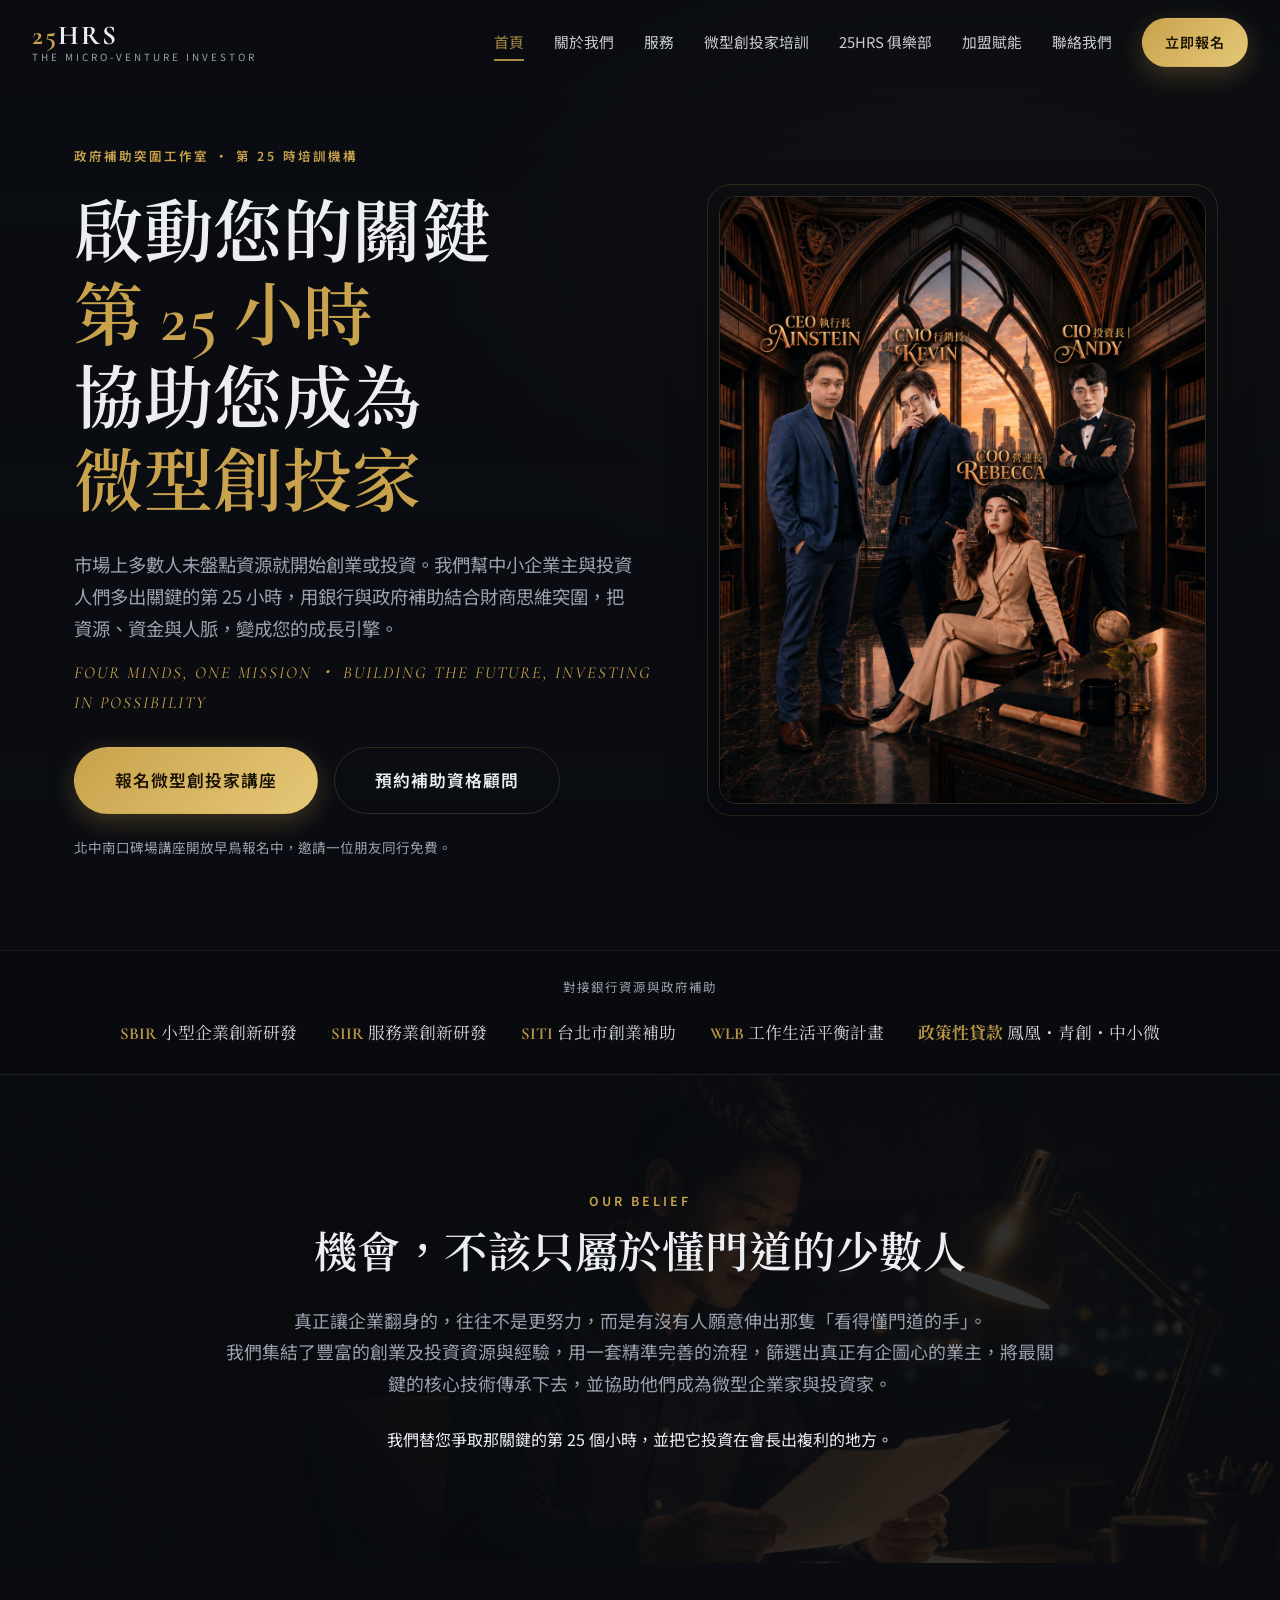
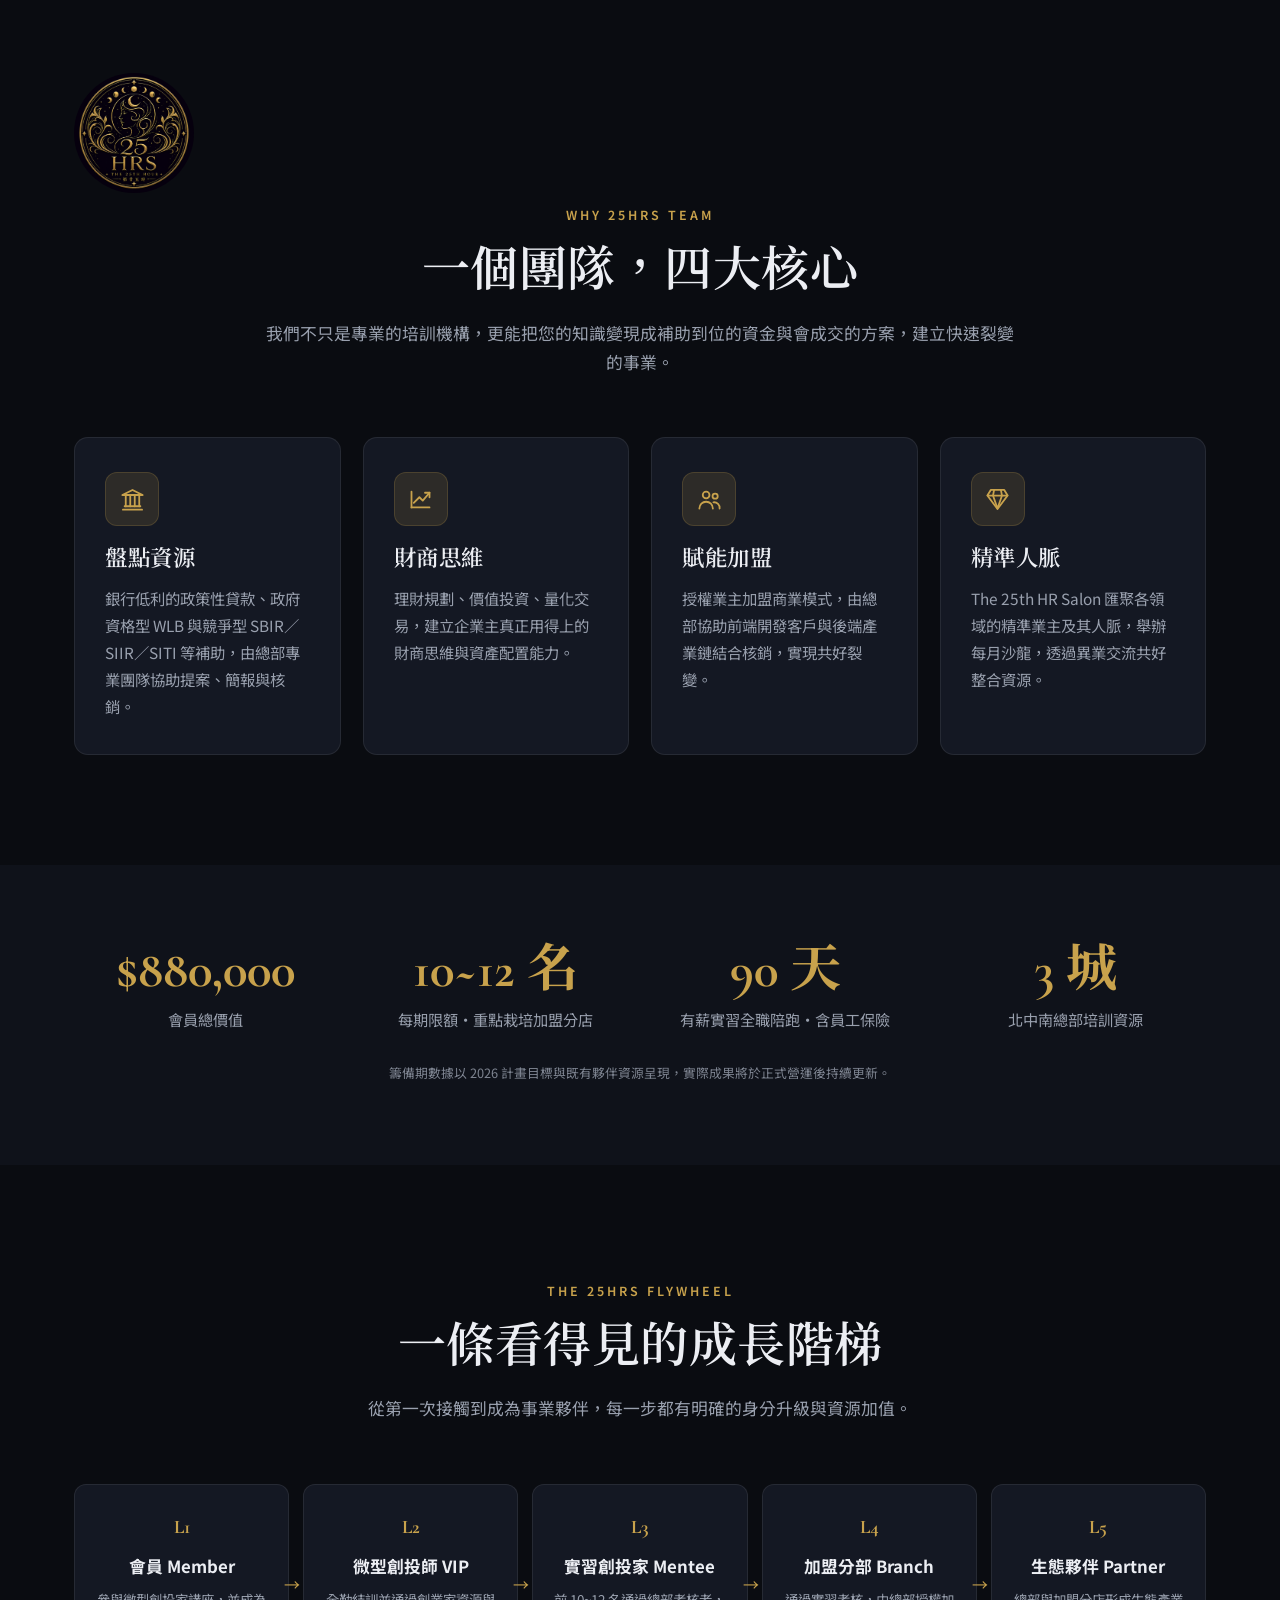
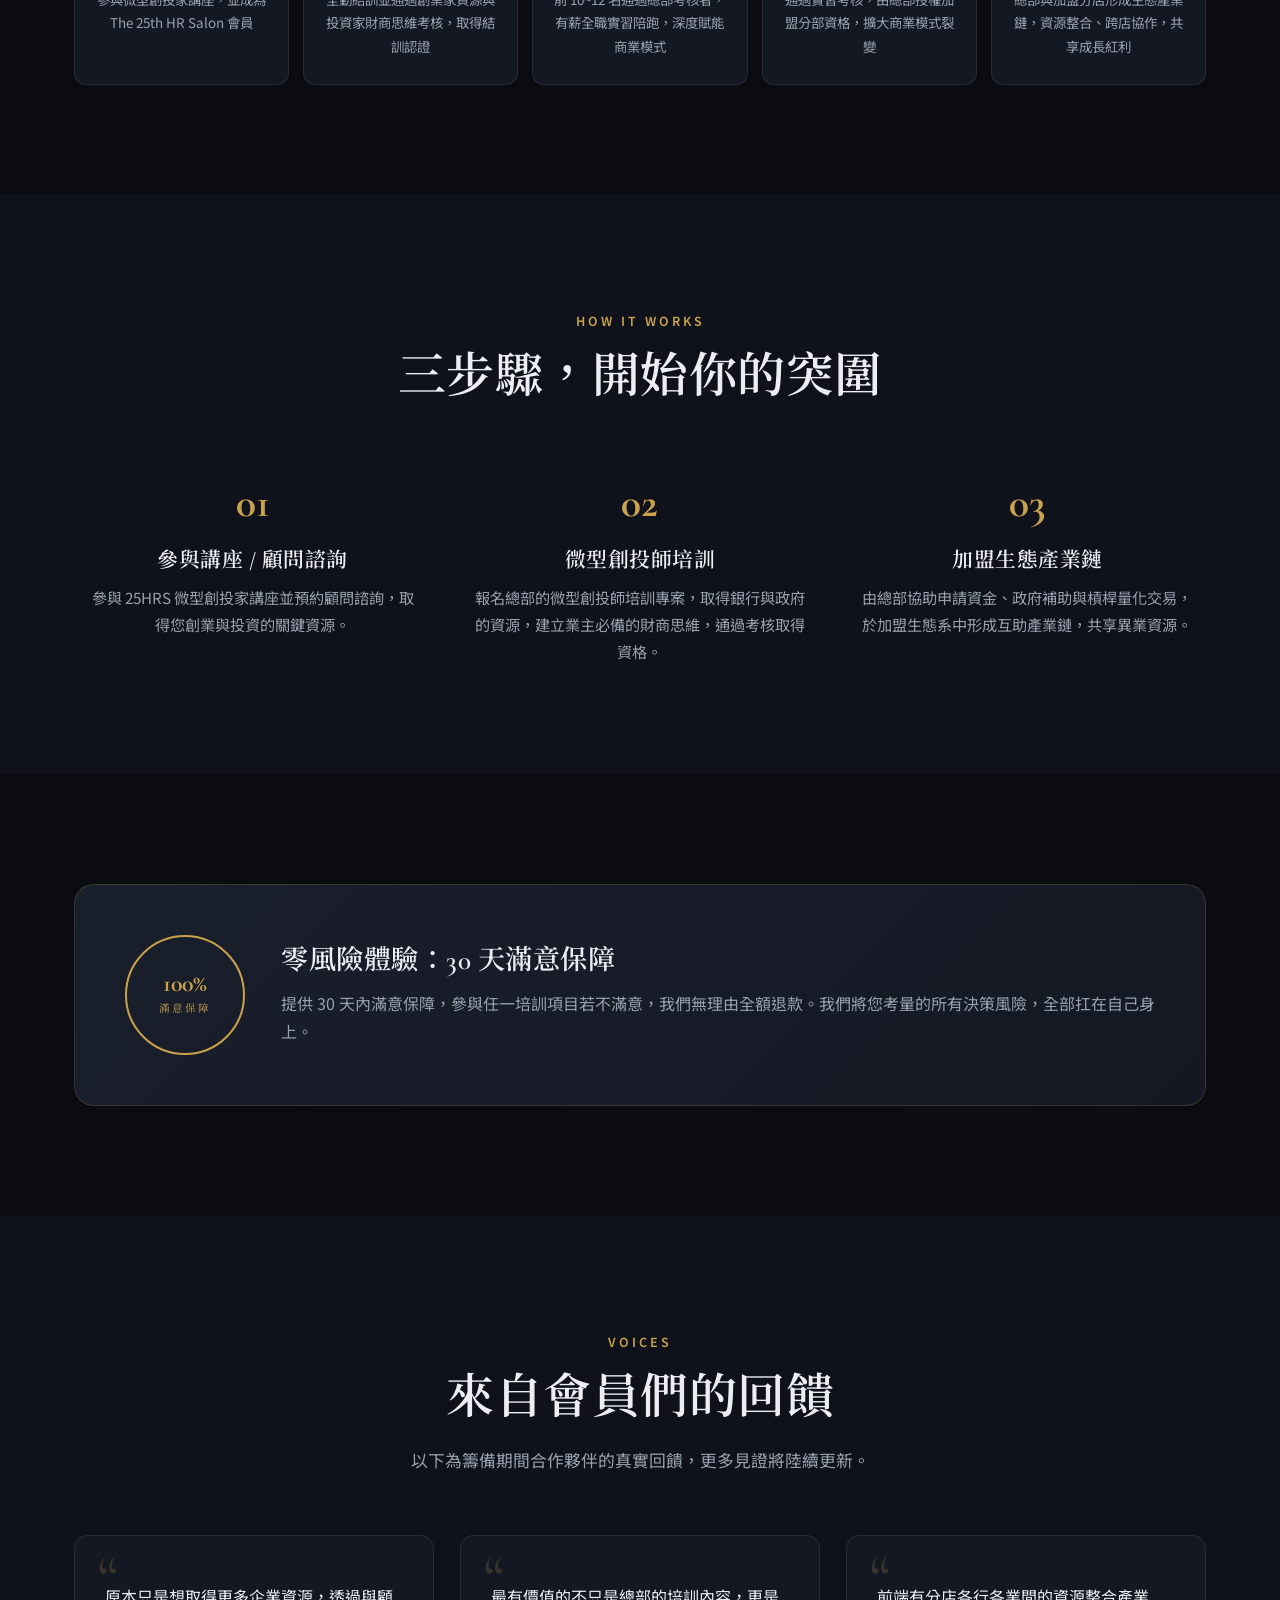
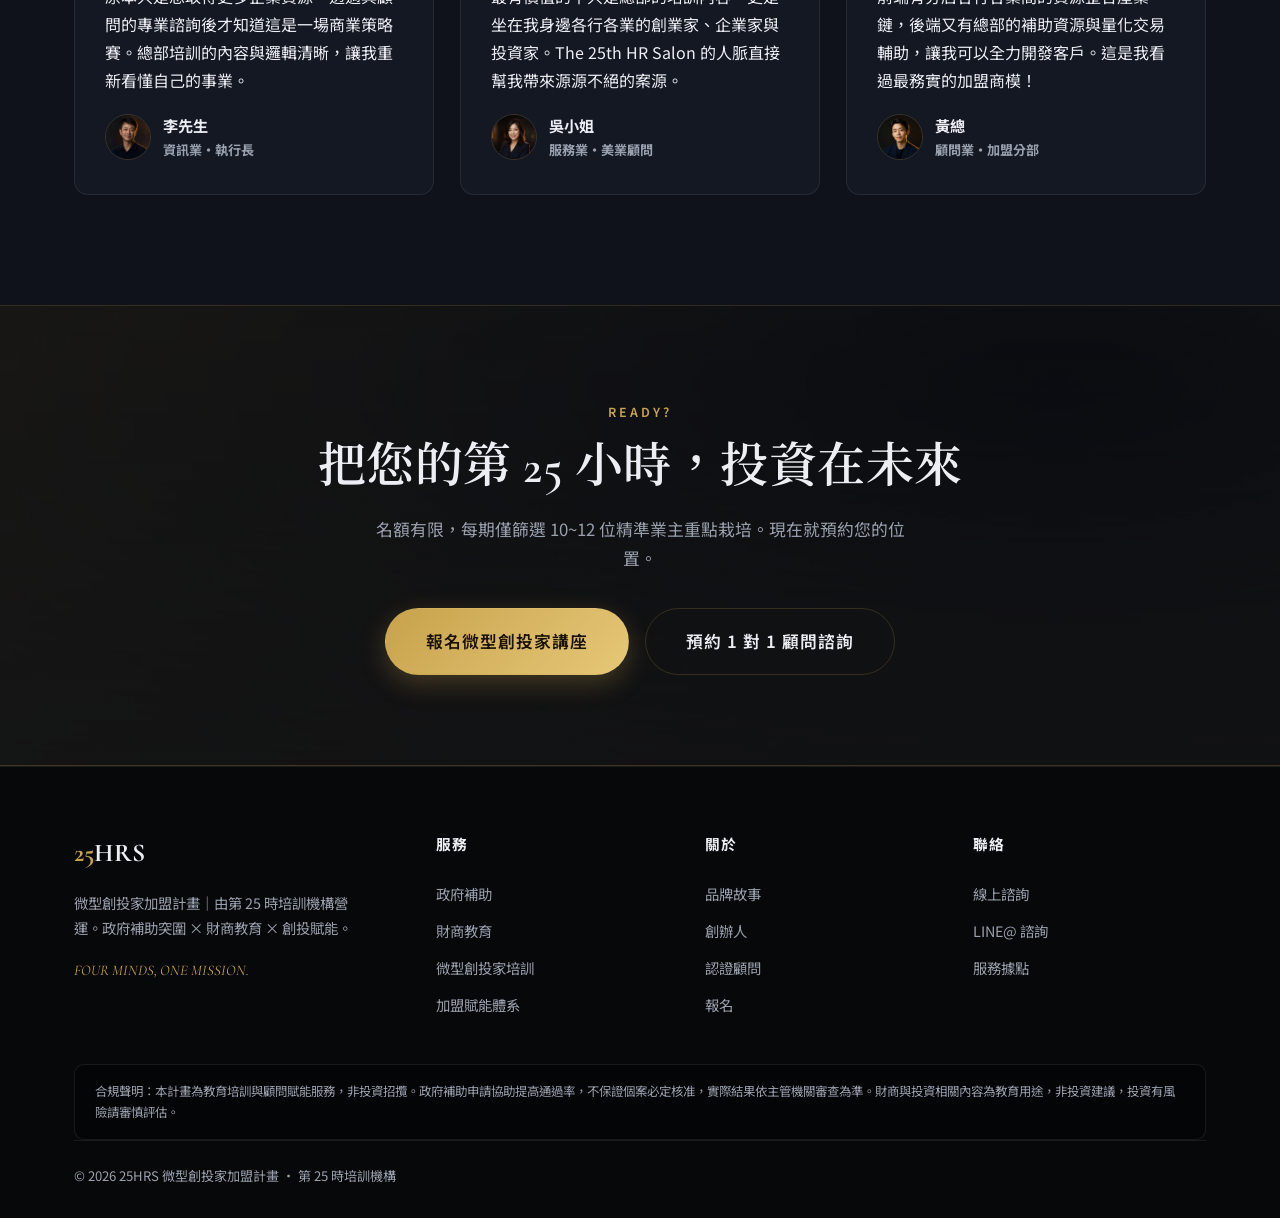
==== index.html @ 8703a388 "新增品牌橫幅與圓形徽章：俱樂部橫幅、關於頁與首頁徽章、社群分享縮圖 - club.html：hero 下方加入全幅品牌橫幅 brand-banner.png - about.html：頁首置中加入圓形" ====
<!DOCTYPE html>
<html lang="zh-Hant">
<head>
<script>if(location.hostname==='25hrs.tw'){location.replace('https://www.25hrs.tw'+location.pathname+location.search+location.hash);}</script>
<meta charset="UTF-8">
<meta name="viewport" content="width=device-width, initial-scale=1.0">
<title>25HRS 微型創投家加盟計畫｜政府補助突圍 × 財商教育 × 創投賦能</title>
<meta name="description" content="25HRS 微型創投家加盟計畫：用政府補助與財商教育協助中小企業主突圍，從精準業主成長為微型創投家。FOUR MINDS, ONE MISSION.">
<meta property="og:title" content="25HRS 微型創投家加盟計畫">
<meta property="og:description" content="政府補助突圍 × 財商教育 × 創投賦能，從精準業主到微型創投家。">
<meta property="og:type" content="website">
<meta property="og:url" content="https://www.25hrs.tw/">
<meta property="og:image" content="https://www.25hrs.tw/assets/img/brand-emblem.png">
<link rel="preconnect" href="https://fonts.googleapis.com">
<link rel="preconnect" href="https://fonts.gstatic.com" crossorigin>
<link href="https://fonts.googleapis.com/css2?family=Cormorant+Garamond:ital,wght@0,500;0,600;0,700;1,500&family=Noto+Sans+TC:wght@400;500;700&family=Noto+Serif+TC:wght@600;700&display=swap" rel="stylesheet">
<link rel="icon" href="assets/favicon.svg" type="image/svg+xml">
<link rel="apple-touch-icon" href="assets/img/brand-emblem.png">
<link rel="canonical" href="https://www.25hrs.tw/">
<link rel="stylesheet" href="assets/style.css">
</head>
<body>

<!-- 頁首 -->
<header class="topbar">
  <a href="index.html" class="brand">
    <span class="logo"><b>25</b>HRS</span>
    <span class="tag">The Micro-Venture Investor</span>
  </a>
  <nav class="nav">
    <a href="index.html" class="link active">首頁</a>
    <a href="about.html" class="link">關於我們</a>
    <a href="services.html" class="link">服務</a>
    <a href="course.html" class="link">微型創投家培訓</a>
    <a href="club.html" class="link">25HRS 俱樂部</a>
    <a href="franchise.html" class="link">加盟賦能</a>
    <a href="contact.html" class="link">聯絡我們</a>
    <a href="https://www.25hrs.com.tw/p/apply-lecture" class="btn btn-gold">立即報名</a>
  </nav>
  <button class="burger" aria-label="選單"><span></span><span></span><span></span></button>
</header>

<!-- HERO -->
<section class="hero">
  <div class="container hero-grid">
    <div>
      <span class="eyebrow">政府補助突圍工作室 ・ 第 25 時培訓機構</span>
      <h1>啟動您的關鍵<span class="gold">第 25 小時</span><br>協助您成為<span class="gold">微型創投家</span></h1>
      <p class="sub">市場上多數人未盤點資源就開始創業或投資。我們幫中小企業主與投資人們多出關鍵的第 25 小時，用銀行與政府補助結合財商思維突圍，把資源、資金與人脈，變成您的成長引擎。</p>
      <p class="mission">FOUR MINDS, ONE MISSION ・ BUILDING THE FUTURE, INVESTING IN POSSIBILITY</p>
      <div class="hero-cta">
        <a href="https://www.25hrs.com.tw/p/apply-lecture" class="btn btn-gold btn-lg">報名微型創投家講座</a>
        <a href="https://www.25hrs.com.tw/p/booking" class="btn btn-ghost btn-lg">預約補助資格顧問</a>
      </div>
      <p class="hero-note">北中南口碑場講座開放早鳥報名中，邀請一位朋友同行免費。</p>
    </div>
    <div class="hero-visual">
      <span class="frame"></span>
      <img src="assets/brand-hero.png" alt="25HRS 微型創投家四位創辦人">
    </div>
  </div>
</section>

<!-- 信任條 -->
<div class="trustbar">
  <div class="container row">
    <span class="lbl">對接銀行資源與政府補助</span>
    <span class="item"><b>SBIR</b> 小型企業創新研發</span>
    <span class="item"><b>SIIR</b> 服務業創新研發</span>
    <span class="item"><b>SITI</b> 台北市創業補助</span>
    <span class="item"><b>WLB</b> 工作生活平衡計畫</span>
    <span class="item"><b>政策性貸款</b> 鳳凰・青創・中小微</span>
  </div>
</div>

<!-- 信念敘事 -->
<section class="sec bg-2 photo-sec" style="background-image:url(assets/img/scene-dawn.jpg)">
  <div class="container" style="max-width:880px;text-align:center">
    <span class="eyebrow reveal">Our Belief</span>
    <h2 class="reveal" style="font-size:clamp(1.9rem,3.6vw,2.7rem);margin-bottom:24px">機會，不該只屬於懂門道的少數人</h2>
    <p class="reveal muted" style="font-size:1.12rem">真正讓企業翻身的，往往不是更努力，而是有沒有人願意伸出那隻「看得懂門道的手」。<br>我們集結了豐富的創業及投資資源與經驗，用一套精準完善的流程，篩選出真正有企圖心的業主，將最關鍵的核心技術傳承下去，並協助他們成為微型企業家與投資家。</p>
    <p class="reveal mission" style="margin-top:26px">我們替您爭取那關鍵的第 25 個小時，並把它投資在會長出複利的地方。</p>
  </div>
</section>

<!-- 價值支柱 -->
<section class="sec">
  <div class="container">
    <div class="reveal" style="text-align:center;margin-bottom:6px"><img src="assets/img/brand-emblem.png" alt="25HRS 品牌徽章" style="width:120px;height:120px;border-radius:50%"></div>
    <div class="sec-head center reveal">
      <span class="eyebrow">Why 25HRS Team</span>
      <h2>一個團隊，四大核心</h2>
      <p>我們不只是專業的培訓機構，更能把您的知識變現成補助到位的資金與會成交的方案，建立快速裂變的事業。</p>
    </div>
    <div class="grid-4">
      <div class="card reveal">
        <div class="ic"><svg class="ico"><use href="assets/icons.svg#i-grant"></use></svg></div>
        <h3>盤點資源</h3>
        <p>銀行低利的政策性貸款、政府資格型 WLB 與競爭型 SBIR／SIIR／SITI 等補助，由總部專業團隊協助提案、簡報與核銷。</p>
      </div>
      <div class="card reveal">
        <div class="ic"><svg class="ico"><use href="assets/icons.svg#i-finance"></use></svg></div>
        <h3>財商思維</h3>
        <p>理財規劃、價值投資、量化交易，建立企業主真正用得上的財商思維與資產配置能力。</p>
      </div>
      <div class="card reveal">
        <div class="ic"><svg class="ico"><use href="assets/icons.svg#i-people"></use></svg></div>
        <h3>賦能加盟</h3>
        <p>授權業主加盟商業模式，由總部協助前端開發客戶與後端產業鏈結合核銷，實現共好裂變。</p>
      </div>
      <div class="card reveal">
        <div class="ic"><svg class="ico"><use href="assets/icons.svg#i-diamond"></use></svg></div>
        <h3>精準人脈</h3>
        <p>The 25th HR Salon 匯聚各領域的精準業主及其人脈，舉辦每月沙龍，透過異業交流共好整合資源。</p>
      </div>
    </div>
  </div>
</section>

<!-- 核心數字 -->
<section class="sec-sm bg-2">
  <div class="container">
    <div class="stats">
      <div class="stat reveal"><div class="num">$880,000</div><div class="lbl">會員總價值</div></div>
      <div class="stat reveal"><div class="num">10~12 名</div><div class="lbl">每期限額・重點栽培加盟分店</div></div>
      <div class="stat reveal"><div class="num">90 天</div><div class="lbl">有薪實習全職陪跑・含員工保險</div></div>
      <div class="stat reveal"><div class="num">3 城</div><div class="lbl">北中南總部培訓資源</div></div>
    </div>
    <p class="stats-note">籌備期數據以 2026 計畫目標與既有夥伴資源呈現，實際成果將於正式營運後持續更新。</p>
  </div>
</section>

<!-- 永動機飛輪 / 成長階梯 -->
<section class="sec">
  <div class="container">
    <div class="sec-head center reveal">
      <span class="eyebrow">The 25HRS Flywheel</span>
      <h2>一條看得見的成長階梯</h2>
      <p>從第一次接觸到成為事業夥伴，每一步都有明確的身分升級與資源加值。</p>
    </div>
    <div class="ladder">
      <div class="node reveal"><div class="lvl">L1</div><h4>會員 Member</h4><p>參與微型創投家講座，並成為 The 25th HR Salon 會員</p></div>
      <div class="node reveal"><div class="lvl">L2</div><h4>微型創投師 VIP</h4><p>全勤結訓並通過創業家資源與投資家財商思維考核，取得結訓認證</p></div>
      <div class="node reveal"><div class="lvl">L3</div><h4>實習創投家 Mentee</h4><p>前 10~12 名通過總部考核者，有薪全職實習陪跑，深度賦能商業模式</p></div>
      <div class="node reveal"><div class="lvl">L4</div><h4>加盟分部 Branch</h4><p>通過實習考核，由總部授權加盟分部資格，擴大商業模式裂變</p></div>
      <div class="node reveal"><div class="lvl">L5</div><h4>生態夥伴 Partner</h4><p>總部與加盟分店形成生態產業鏈，資源整合、跨店協作，共享成長紅利</p></div>
    </div>
  </div>
</section>

<!-- 三步驟 -->
<section class="sec bg-2">
  <div class="container">
    <div class="sec-head center reveal">
      <span class="eyebrow">How It Works</span>
      <h2>三步驟，開始你的突圍</h2>
    </div>
    <div class="steps">
      <div class="step reveal"><div class="n"></div><h3>參與講座 / 顧問諮詢</h3><p>參與 25HRS 微型創投家講座並預約顧問諮詢，取得您創業與投資的關鍵資源。</p></div>
      <div class="step reveal"><div class="n"></div><h3>微型創投師培訓</h3><p>報名總部的微型創投師培訓專案，取得銀行與政府的資源，建立業主必備的財商思維，通過考核取得資格。</p></div>
      <div class="step reveal"><div class="n"></div><h3>加盟生態產業鏈</h3><p>由總部協助申請資金、政府補助與槓桿量化交易，於加盟生態系中形成互助產業鏈，共享異業資源。</p></div>
    </div>
  </div>
</section>

<!-- 風險逆轉 -->
<section class="sec">
  <div class="container">
    <div class="guarantee reveal">
      <div class="seal"><b>100%</b><span>滿意保障</span></div>
      <div>
        <h3>零風險體驗：30 天滿意保障</h3>
        <p>提供 30 天內滿意保障，參與任一培訓項目若不滿意，我們無理由全額退款。我們將您考量的所有決策風險，全部扛在自己身上。</p>
      </div>
    </div>
  </div>
</section>

<!-- 見證 -->
<section class="sec bg-2">
  <div class="container">
    <div class="sec-head center reveal">
      <span class="eyebrow">Voices</span>
      <h2>來自會員們的回饋</h2>
      <p>以下為籌備期間合作夥伴的真實回饋，更多見證將陸續更新。</p>
    </div>
    <div class="grid-3">
      <div class="quote reveal"><p>原本只是想取得更多企業資源，透過與顧問的專業諮詢後才知道這是一場商業策略賽。總部培訓的內容與邏輯清晰，讓我重新看懂自己的事業。</p><div class="who"><img class="qphoto" src="assets/img/testimonial-1.jpg" alt="會員見證"><b>李先生<span>資訊業・執行長</span></b></div></div>
      <div class="quote reveal"><p>最有價值的不只是總部的培訓內容，更是坐在我身邊各行各業的創業家、企業家與投資家。The 25th HR Salon 的人脈直接幫我帶來源源不絕的案源。</p><div class="who"><img class="qphoto" src="assets/img/testimonial-2.jpg" alt="會員見證"><b>吳小姐<span>服務業・美業顧問</span></b></div></div>
      <div class="quote reveal"><p>前端有分店各行各業間的資源整合產業鏈，後端又有總部的補助資源與量化交易輔助，讓我可以全力開發客戶。這是我看過最務實的加盟商模！</p><div class="who"><img class="qphoto" src="assets/img/testimonial-3.jpg" alt="會員見證"><b>黃總<span>顧問業・加盟分部</span></b></div></div>
    </div>
  </div>
</section>

<!-- CTA band -->
<section class="cta-band">
  <div class="container">
    <span class="eyebrow">Ready?</span>
    <h2>把您的第 25 小時，投資在未來</h2>
    <p>名額有限，每期僅篩選 10~12 位精準業主重點栽培。現在就預約您的位置。</p>
    <div class="hero-cta">
      <a href="https://www.25hrs.com.tw/p/apply-lecture" class="btn btn-gold btn-lg">報名微型創投家講座</a>
      <a href="https://www.25hrs.com.tw/p/booking" class="btn btn-ghost btn-lg">預約 1 對 1 顧問諮詢</a>
    </div>
  </div>
</section>

<!-- 頁尾 -->
<footer class="footer">
  <div class="container">
    <div class="footer-grid">
      <div>
        <span class="logo" style="font-family:var(--serif);font-size:1.6rem;font-weight:700"><b style="color:var(--gold)">25</b>HRS</span>
        <p class="desc">微型創投家加盟計畫｜由第 25 時培訓機構營運。政府補助突圍 × 財商教育 × 創投賦能。</p>
        <p class="mission">FOUR MINDS, ONE MISSION.</p>
      </div>
      <div>
        <h4>服務</h4>
        <a href="services.html">政府補助</a>
        <a href="services.html">財商教育</a>
        <a href="course.html">微型創投家培訓</a>
        <a href="franchise.html">加盟賦能體系</a>
      </div>
      <div>
        <h4>關於</h4>
        <a href="about.html">品牌故事</a>
        <a href="about.html">創辦人</a>
        <a href="franchise.html">認證顧問</a>
        <a href="contact.html">報名</a>
      </div>
      <div>
        <h4>聯絡</h4>
        <a href="contact.html">線上諮詢</a>
        <a href="https://line.me/R/ti/p/@205yizic" target="_blank" rel="noopener">LINE@ 諮詢</a>
        <a href="contact.html">服務據點</a>
      </div>
    </div>
    <div class="compliance">
      合規聲明：本計畫為教育培訓與顧問賦能服務，非投資招攬。政府補助申請協助提高通過率，不保證個案必定核准，實際結果依主管機關審查為準。財商與投資相關內容為教育用途，非投資建議，投資有風險請審慎評估。
    </div>
    <div class="footer-bottom">
      <span>© 2026 25HRS 微型創投家加盟計畫 ・ 第 25 時培訓機構</span>
    </div>
  </div>
</footer>

<!-- 手機固定 CTA -->
<div class="mobile-cta">
  <a href="https://www.25hrs.com.tw/p/booking" class="btn btn-ghost">免費諮詢</a>
  <a href="https://www.25hrs.com.tw/p/apply-lecture" class="btn btn-gold">立即報名</a>
</div>

<script src="assets/main.js"></script>
</body>
</html>
---- assets/style.css ----
/* 25HRS 微型創投家加盟計畫｜官網 POC 樣式表
   品牌調性：深色基底 + 金質點綴，專業、信任、高度
   作者：官網建置師（web-architect） */

/* ============ 設計變數 ============ */
:root{
  --bg:#0a0c11;
  --bg-2:#0f121a;
  --panel:#141823;
  --panel-2:#1a1f2c;
  --gold:#c8a24c;
  --gold-2:#e6c878;
  --gold-soft:rgba(200,162,76,.14);
  --text:#eceef3;
  --muted:#99a0ae;
  --line:rgba(200,162,76,.20);
  --line-soft:rgba(255,255,255,.08);
  --radius:14px;
  --maxw:1180px;
  --serif:"Cormorant Garamond","Noto Serif TC",Georgia,"Times New Roman",serif;
  --sans:"Noto Sans TC",system-ui,-apple-system,"Segoe UI",Roboto,"Microsoft JhengHei",sans-serif;
  --shadow:0 18px 50px rgba(0,0,0,.45);
}

/* ============ 基礎 ============ */
*{box-sizing:border-box;margin:0;padding:0}
html{scroll-behavior:smooth}
body{
  font-family:var(--sans);
  background:var(--bg);
  color:var(--text);
  line-height:1.75;
  -webkit-font-smoothing:antialiased;
  overflow-x:hidden;
}
a{color:inherit;text-decoration:none}
img{max-width:100%;display:block}
.container{width:100%;max-width:var(--maxw);margin:0 auto;padding:0 24px}
section{position:relative}

h1,h2,h3{font-family:var(--serif);font-weight:600;line-height:1.2;letter-spacing:.5px}
.h-en{font-family:var(--serif);font-style:italic;color:var(--gold);letter-spacing:2px;font-weight:500}

.eyebrow{
  display:inline-block;font-family:var(--sans);font-size:.78rem;letter-spacing:3px;
  text-transform:uppercase;color:var(--gold);font-weight:600;margin-bottom:16px;
}
.gold{color:var(--gold)}
.muted{color:var(--muted)}
.center{text-align:center}

/* ============ 按鈕 ============ */
.btn{
  display:inline-flex;align-items:center;gap:8px;justify-content:center;
  font-family:var(--sans);font-weight:600;font-size:.98rem;letter-spacing:1px;
  padding:15px 30px;border-radius:50px;cursor:pointer;border:1px solid transparent;
  transition:.25s ease;white-space:nowrap;
}
.btn-gold{background:linear-gradient(135deg,var(--gold),var(--gold-2));color:#1a1305;box-shadow:0 8px 26px rgba(200,162,76,.28)}
.btn-gold:hover{transform:translateY(-2px);box-shadow:0 12px 34px rgba(200,162,76,.42)}
.btn-ghost{background:transparent;border-color:var(--line);color:var(--text)}
.btn-ghost:hover{border-color:var(--gold);color:var(--gold)}
.btn-lg{padding:18px 40px;font-size:1.05rem}

/* ============ 頁首導覽 ============ */
.topbar{
  position:fixed;top:0;left:0;right:0;z-index:100;
  display:flex;align-items:center;justify-content:space-between;
  padding:18px 32px;transition:.3s ease;
  background:transparent;border-bottom:1px solid transparent;
}
.topbar.scrolled{background:rgba(10,12,17,.92);backdrop-filter:blur(12px);border-bottom:1px solid var(--line-soft);padding:12px 32px}
.brand{display:flex;flex-direction:column;line-height:1}
.brand .logo{font-family:var(--serif);font-size:1.7rem;font-weight:700;letter-spacing:2px}
.brand .logo b{color:var(--gold)}
.brand .tag{font-size:.62rem;letter-spacing:3px;color:var(--muted);text-transform:uppercase;margin-top:3px}
.nav{display:flex;align-items:center;gap:30px}
.nav a.link{font-size:.92rem;color:var(--text);opacity:.85;transition:.2s;position:relative;padding:4px 0}
.nav a.link:hover{opacity:1;color:var(--gold)}
.nav a.link.active{color:var(--gold)}
.nav a.link.active::after{content:"";position:absolute;left:0;bottom:-2px;width:100%;height:2px;background:var(--gold)}
.nav .btn{padding:11px 22px;font-size:.88rem}
.burger{display:none;flex-direction:column;gap:5px;background:none;border:none;cursor:pointer;padding:6px}
.burger span{width:26px;height:2px;background:var(--text);transition:.3s}

/* ============ 區段通用 ============ */
.sec{padding:110px 0}
.sec-sm{padding:80px 0}
.sec-head{max-width:760px;margin:0 auto 60px}
.sec-head.center{text-align:center}
.sec-head h2{font-size:clamp(2rem,4vw,3rem)}
.sec-head p{color:var(--muted);margin-top:18px;font-size:1.05rem}
.bg-2{background:var(--bg-2)}
.divider{height:1px;background:linear-gradient(90deg,transparent,var(--line),transparent)}

/* ============ HERO ============ */
.hero{
  min-height:100vh;display:flex;align-items:center;
  padding:140px 0 90px;position:relative;overflow:hidden;
}
.hero::before{
  content:"";position:absolute;inset:0;z-index:0;
  background:
    linear-gradient(180deg,rgba(10,12,17,.72),rgba(10,12,17,.92) 70%,var(--bg)),
    radial-gradient(60% 50% at 75% 30%,rgba(200,162,76,.16),transparent 70%);
}
.hero-grid{position:relative;z-index:2;display:grid;grid-template-columns:1.1fr .9fr;gap:50px;align-items:center}
.hero h1{font-size:clamp(2.6rem,5.4vw,4.4rem);margin:10px 0 8px}
.hero .sub{font-size:1.15rem;color:var(--muted);max-width:560px;margin:22px 0 14px}
.hero .mission{font-family:var(--serif);font-style:italic;color:var(--gold);letter-spacing:2px;font-size:1.05rem;margin-bottom:30px}
.hero-cta{display:flex;gap:16px;flex-wrap:wrap}
.hero-note{margin-top:22px;font-size:.85rem;color:var(--muted)}
.hero-visual{position:relative}
.hero-visual img{border-radius:18px;border:1px solid var(--line);box-shadow:var(--shadow)}
.hero-visual .frame{position:absolute;inset:-12px;border:1px solid var(--line);border-radius:24px;z-index:-1}

/* 信任條 */
.trustbar{border-top:1px solid var(--line-soft);border-bottom:1px solid var(--line-soft);padding:26px 0;background:rgba(0,0,0,.2)}
.trustbar .row{display:flex;flex-wrap:wrap;align-items:center;justify-content:center;gap:14px 34px;text-align:center}
.trustbar .lbl{font-size:.78rem;letter-spacing:2px;color:var(--muted);text-transform:uppercase;width:100%;margin-bottom:6px}
.trustbar .item{font-family:var(--serif);font-size:1.05rem;color:var(--text);opacity:.9}
.trustbar .item b{color:var(--gold)}

/* ============ 數字區 ============ */
.stats{display:grid;grid-template-columns:repeat(4,1fr);gap:28px;text-align:center}
.stat .num{font-family:var(--serif);font-size:clamp(2.4rem,4vw,3.4rem);color:var(--gold);font-weight:700;line-height:1}
.stat .lbl{color:var(--muted);margin-top:10px;font-size:.95rem}
.stats-note{text-align:center;color:var(--muted);font-size:.8rem;margin-top:30px;opacity:.8}

/* ============ 價值支柱 / 卡片 ============ */
.grid-3{display:grid;grid-template-columns:repeat(3,1fr);gap:26px}
.grid-4{display:grid;grid-template-columns:repeat(4,1fr);gap:22px}
.grid-2{display:grid;grid-template-columns:repeat(2,1fr);gap:26px}
.card{
  background:var(--panel);border:1px solid var(--line-soft);border-radius:var(--radius);
  padding:34px 30px;transition:.3s ease;position:relative;overflow:hidden;
}
.card:hover{border-color:var(--line);transform:translateY(-4px);box-shadow:var(--shadow)}
.card .ic{font-size:1.6rem;width:54px;height:54px;display:flex;align-items:center;justify-content:center;
  border-radius:12px;background:var(--gold-soft);border:1px solid var(--line);margin-bottom:20px}
.card h3{font-size:1.4rem;margin-bottom:12px}
.card p{color:var(--muted);font-size:.96rem}
.card .more{display:inline-block;margin-top:18px;color:var(--gold);font-size:.9rem;font-weight:600}
.card ul{list-style:none;margin-top:16px}
.card ul li{color:var(--muted);font-size:.92rem;padding:6px 0 6px 22px;position:relative}
.card ul li::before{content:"◆";color:var(--gold);position:absolute;left:0;font-size:.7rem;top:9px}
.tag-chip{position:absolute;top:18px;right:18px;font-size:.7rem;letter-spacing:1px;color:var(--gold);
  border:1px solid var(--line);border-radius:50px;padding:4px 12px}

/* ============ 飛輪 / 階梯 ============ */
.ladder{display:grid;grid-template-columns:repeat(5,1fr);gap:14px;counter-reset:step}
.ladder .node{background:var(--panel);border:1px solid var(--line-soft);border-radius:12px;padding:26px 18px;text-align:center;position:relative}
.ladder .node .lvl{font-family:var(--serif);color:var(--gold);font-size:1.2rem;font-weight:700}
.ladder .node h4{font-size:1.05rem;margin:8px 0 6px;font-family:var(--sans);font-weight:700}
.ladder .node p{color:var(--muted);font-size:.84rem}
.ladder .node:not(:last-child)::after{content:"→";position:absolute;right:-12px;top:50%;transform:translateY(-50%);color:var(--gold);z-index:2;font-size:1rem}

/* ============ 三步驟流程 ============ */
.steps{display:grid;grid-template-columns:repeat(3,1fr);gap:30px;counter-reset:s}
.step{text-align:center;padding:0 12px}
.step .n{counter-increment:s;font-family:var(--serif);font-size:2.6rem;color:var(--gold);font-weight:700}
.step .n::before{content:"0" counter(s)}
.step h3{font-size:1.3rem;margin:10px 0 10px}
.step p{color:var(--muted);font-size:.95rem}

/* ============ 創辦人 ============ */
.founders{display:grid;grid-template-columns:repeat(4,1fr);gap:22px}
.founder{background:var(--panel);border:1px solid var(--line-soft);border-radius:var(--radius);padding:30px 22px;text-align:center;transition:.3s}
.founder:hover{border-color:var(--line);transform:translateY(-4px)}
.founder .av{width:74px;height:74px;margin:0 auto 18px;border-radius:50%;
  background:linear-gradient(135deg,var(--gold),var(--gold-2));color:#1a1305;
  display:flex;align-items:center;justify-content:center;font-family:var(--serif);font-size:1.7rem;font-weight:700}
.founder h3{font-size:1.3rem;letter-spacing:1px}
.founder .role{color:var(--gold);font-size:.78rem;letter-spacing:1.5px;text-transform:uppercase;margin:6px 0 12px}
.founder p{color:var(--muted);font-size:.9rem}

/* ============ 保證 / 風險逆轉 ============ */
.guarantee{background:linear-gradient(135deg,var(--panel-2),var(--panel));border:1px solid var(--line);border-radius:20px;
  padding:50px;display:grid;grid-template-columns:auto 1fr;gap:36px;align-items:center}
.guarantee .seal{width:120px;height:120px;border-radius:50%;border:2px solid var(--gold);
  display:flex;flex-direction:column;align-items:center;justify-content:center;text-align:center;flex-shrink:0;
  font-family:var(--serif);color:var(--gold)}
.guarantee .seal b{font-size:1.5rem;line-height:1}
.guarantee .seal span{font-size:.66rem;letter-spacing:2px;margin-top:4px}
.guarantee h3{font-size:1.7rem;margin-bottom:12px}
.guarantee p{color:var(--muted)}

/* ============ 見證 ============ */
.quote{background:var(--panel);border:1px solid var(--line-soft);border-radius:var(--radius);padding:32px 30px;position:relative}
.quote::before{content:"\201C";font-family:var(--serif);position:absolute;top:10px;left:22px;font-size:4rem;color:var(--line);line-height:1}
.quote p{font-size:1rem;color:var(--text);position:relative;z-index:1;margin-bottom:18px;padding-top:14px}
.quote .who{display:flex;align-items:center;gap:12px}
.quote .who .d{width:38px;height:38px;border-radius:50%;background:var(--gold-soft);border:1px solid var(--line);display:flex;align-items:center;justify-content:center;color:var(--gold);font-weight:700}
.quote .who b{font-size:.95rem}
.quote .who span{color:var(--muted);font-size:.82rem;display:block}

/* ============ 表格 / 方案 ============ */
.price{display:grid;grid-template-columns:repeat(3,1fr);gap:24px}
.plan{background:var(--panel);border:1px solid var(--line-soft);border-radius:var(--radius);padding:34px 28px;position:relative}
.plan.feature{border-color:var(--gold);box-shadow:0 0 0 1px var(--gold-soft),var(--shadow)}
.plan.feature .ribbon{position:absolute;top:-13px;left:50%;transform:translateX(-50%);background:linear-gradient(135deg,var(--gold),var(--gold-2));
  color:#1a1305;font-size:.74rem;font-weight:700;letter-spacing:1px;padding:5px 16px;border-radius:50px}
.plan h3{font-size:1.4rem}
.plan .p{font-family:var(--serif);font-size:2.4rem;color:var(--gold);font-weight:700;margin:14px 0}
.plan .p small{font-size:.9rem;color:var(--muted);font-family:var(--sans)}
.plan ul{list-style:none;margin:18px 0 26px}
.plan ul li{padding:9px 0 9px 26px;position:relative;color:var(--muted);font-size:.93rem;border-bottom:1px solid var(--line-soft)}
.plan ul li::before{content:"✓";color:var(--gold);position:absolute;left:0;font-weight:700}

/* ============ CTA band ============ */
.cta-band{
  background:linear-gradient(rgba(10,12,17,.62),rgba(10,12,17,.8)),url(img/banner-cta.jpg) center/cover,var(--bg-2);
  border-top:1px solid var(--line);border-bottom:1px solid var(--line);text-align:center;padding:90px 0}
.cta-band h2{font-size:clamp(2rem,4vw,3rem);margin-bottom:18px}
.cta-band p{color:var(--muted);max-width:560px;margin:0 auto 34px;font-size:1.05rem}
.cta-band .hero-cta{justify-content:center}

/* ============ 表單 ============ */
.form{background:var(--panel);border:1px solid var(--line);border-radius:18px;padding:40px}
.field{margin-bottom:20px}
.field label{display:block;font-size:.88rem;margin-bottom:8px;color:var(--text)}
.field input,.field select,.field textarea{
  width:100%;background:var(--bg);border:1px solid var(--line-soft);border-radius:10px;
  padding:13px 16px;color:var(--text);font-family:var(--sans);font-size:.96rem;transition:.2s}
.field input:focus,.field select:focus,.field textarea:focus{outline:none;border-color:var(--gold)}
.field textarea{min-height:110px;resize:vertical}
.form .btn{width:100%}
.form-note{font-size:.8rem;color:var(--muted);margin-top:16px;text-align:center}
.contact-grid{display:grid;grid-template-columns:1fr 1fr;gap:46px;align-items:start}
.contact-info .ci{display:flex;gap:16px;padding:18px 0;border-bottom:1px solid var(--line-soft)}
.contact-info .ci .ic{font-size:1.3rem;color:var(--gold);width:30px}
.contact-info .ci b{display:block}
.contact-info .ci span{color:var(--muted);font-size:.92rem}

/* ============ 頁尾 ============ */
.footer{background:#070809;border-top:1px solid var(--line-soft);padding:64px 0 30px}
.footer-grid{display:grid;grid-template-columns:1.4fr 1fr 1fr 1fr;gap:36px;margin-bottom:40px}
.footer h4{font-family:var(--sans);font-size:.92rem;letter-spacing:1px;margin-bottom:18px;color:var(--text)}
.footer a{display:block;color:var(--muted);font-size:.9rem;padding:6px 0;transition:.2s}
.footer a:hover{color:var(--gold)}
.footer .desc{color:var(--muted);font-size:.9rem;margin-top:14px;max-width:300px}
.footer .mission{font-family:var(--serif);font-style:italic;color:var(--gold);font-size:.92rem;margin-top:18px}
.footer-bottom{border-top:1px solid var(--line-soft);padding-top:24px;display:flex;justify-content:space-between;flex-wrap:wrap;gap:12px;color:var(--muted);font-size:.82rem}
.compliance{background:rgba(0,0,0,.3);border:1px solid var(--line-soft);border-radius:10px;padding:16px 20px;margin-top:22px;color:var(--muted);font-size:.78rem;line-height:1.7}

/* ============ 手機固定 CTA ============ */
.mobile-cta{display:none;position:fixed;bottom:0;left:0;right:0;z-index:90;
  background:rgba(10,12,17,.96);backdrop-filter:blur(10px);border-top:1px solid var(--line);
  padding:12px 16px;gap:12px}
.mobile-cta .btn{flex:1;padding:13px}

/* ============ 進場動畫 ============ */
.reveal{opacity:0;transform:translateY(26px);transition:.7s cubic-bezier(.2,.7,.2,1)}
.reveal.in{opacity:1;transform:none}

/* ============ 頁面標題 banner ============ */
.page-hero{padding:160px 0 70px;text-align:center;position:relative;overflow:hidden;border-bottom:1px solid var(--line-soft);background:#0A0C11 url(img/banner-pagehero.jpg) top center/cover no-repeat}
.page-hero::before{content:"";position:absolute;inset:0;background:radial-gradient(60% 80% at 50% 0%,rgba(200,162,76,.14),transparent 70%)}
.page-hero h1{font-size:clamp(2.4rem,5vw,3.6rem);position:relative}
.page-hero p{color:var(--muted);max-width:620px;margin:18px auto 0;position:relative}
.crumb{position:relative;color:var(--muted);font-size:.82rem;margin-bottom:18px;letter-spacing:1px}
.crumb a:hover{color:var(--gold)}

/* ============ SVG Icon 系統 ============ */
.ico{width:24px;height:24px;color:var(--gold);display:inline-block;vertical-align:middle;flex-shrink:0}
.ic .ico{width:27px;height:27px}
.ci .ic .ico{width:22px;height:22px}

/* 創辦人真實肖像 */
.founder .fphoto{width:100%;aspect-ratio:4/5;object-fit:cover;object-position:center top;border-radius:12px;margin-bottom:18px;border:1px solid var(--line);filter:saturate(.95)}
.founder{padding:18px 18px 26px}

/* Hero 全幅背景照 */
.hero.hero-photo{background:#0A0C11 url(img/hero-home.jpg) right center/cover no-repeat}
.hero.hero-photo::before{background:linear-gradient(90deg,rgba(10,12,17,.97),rgba(10,12,17,.80) 48%,rgba(10,12,17,.42))}
.hero.hero-photo .hero-grid{grid-template-columns:1fr;text-align:left}
.hero.hero-photo .hero-grid>div:first-child{max-width:680px}
.hero.hero-photo .hero-visual{display:none}
.hero.hero-photo .hero-cta{justify-content:flex-start}
.hero.hero-photo .sub,.hero.hero-photo .mission{margin-left:0;margin-right:0}
.hero.hero-photo h1{font-size:clamp(2.2rem,4vw,3.3rem);text-wrap:balance}
.hero h1 .gold{white-space:nowrap}
@media(max-width:1024px){
  .hero.hero-photo{background-position:74% center}
  .hero.hero-photo::before{background:linear-gradient(0deg,rgba(10,12,17,.95),rgba(10,12,17,.55) 70%,rgba(10,12,17,.7))}
  .hero.hero-photo .hero-grid>div:first-child{max-width:none}
}

/* 區塊背景照（含暗罩） */
.photo-sec{background-size:cover;background-position:center;position:relative}
.photo-sec::before{content:"";position:absolute;inset:0;background:rgba(10,12,17,.84)}
.photo-sec>.container{position:relative;z-index:1}

/* 支柱頭圖 */
.pillar-img{height:260px;border-radius:14px;background-size:cover;background-position:center;
  border:1px solid var(--line-soft);margin-bottom:34px;box-shadow:var(--shadow)}
@media(max-width:600px){.pillar-img{height:170px;margin-bottom:24px}}

/* 見證頭像 */
.quote .who .qphoto{width:46px;height:46px;border-radius:50%;object-fit:cover;border:1px solid var(--line);flex-shrink:0}

/* 情境照全幅帶 */
.scene-band{position:relative;min-height:440px;display:flex;align-items:flex-end;
  background-size:cover;background-position:center;border-top:1px solid var(--line-soft);border-bottom:1px solid var(--line-soft)}
.scene-band::before{content:"";position:absolute;inset:0;
  background:linear-gradient(0deg,rgba(10,12,17,.92),rgba(10,12,17,.35) 55%,rgba(10,12,17,.55))}
.scene-band .cap{position:relative;z-index:1;padding:40px 0;width:100%}
.scene-band .cap .eyebrow{margin-bottom:10px}
.scene-band .cap h3{font-size:clamp(1.5rem,3vw,2.2rem);max-width:680px}
@media(max-width:600px){.scene-band{min-height:300px}}

/* 永動機飛輪 SVG */
.flywheel-wrap{max-width:560px;margin:46px auto 0}
.flywheel-wrap svg{width:100%;height:auto;display:block}

/* ============ 長文內容元件 ============ */
.lead{max-width:820px;margin:0 auto 46px;text-align:center;color:var(--muted);font-size:1.12rem}
.prose{max-width:840px;margin:0 auto}
.prose p{color:var(--muted);margin-bottom:18px;font-size:1.02rem}
.prose strong{color:var(--text);font-weight:700}
.prose h3{font-size:1.5rem;margin:36px 0 14px}

/* 模組卡（課綱用） */
.modcard{background:var(--panel);border:1px solid var(--line-soft);border-radius:var(--radius);padding:30px 28px;transition:.3s;display:flex;gap:24px}
.modcard:hover{border-color:var(--line);transform:translateY(-3px);box-shadow:var(--shadow)}
.modcard .mno{font-family:var(--serif);font-size:2.4rem;font-weight:700;color:var(--gold);line-height:1;min-width:64px}
.modcard h3{font-size:1.3rem;margin-bottom:4px}
.modcard .meta{color:var(--gold);font-size:.82rem;letter-spacing:1px;margin-bottom:14px}
.modcard ul{list-style:none;margin-top:6px}
.modcard ul li{color:var(--muted);font-size:.95rem;padding:5px 0 5px 22px;position:relative}
.modcard ul li::before{content:"›";color:var(--gold);position:absolute;left:4px;top:4px;font-size:1.1rem}
.modcard .takeaway{margin-top:14px;padding-top:14px;border-top:1px solid var(--line-soft);font-size:.92rem;color:var(--text)}
.modcard .takeaway b{color:var(--gold)}

/* 雙欄清單（為誰設計 / 不適合） */
.fortwo{display:grid;grid-template-columns:1fr 1fr;gap:24px}
.fortwo .col{background:var(--panel);border:1px solid var(--line-soft);border-radius:var(--radius);padding:30px}
.fortwo .col.no{opacity:.92}
.fortwo h3{font-size:1.25rem;margin-bottom:16px;display:flex;align-items:center;gap:10px}
.fortwo ul{list-style:none}
.fortwo li{padding:9px 0 9px 28px;position:relative;color:var(--muted)}
.fortwo .col.yes li::before{content:"✓";color:var(--gold);position:absolute;left:0;font-weight:700}
.fortwo .col.no li::before{content:"✕";color:#7d8493;position:absolute;left:0;font-weight:700}

/* 議程時間軸 */
.agenda{max-width:760px;margin:0 auto}
.agenda .row{display:flex;gap:22px;padding:18px 0;border-bottom:1px solid var(--line-soft)}
.agenda .t{font-family:var(--serif);color:var(--gold);font-weight:700;min-width:120px;font-size:1.05rem}
.agenda .d b{display:block;margin-bottom:3px}
.agenda .d span{color:var(--muted);font-size:.92rem}

/* 資料表 */
.dtable{width:100%;border-collapse:collapse;font-size:.95rem;overflow:hidden;border-radius:var(--radius);border:1px solid var(--line-soft)}
.dtable th,.dtable td{padding:14px 18px;text-align:left;border-bottom:1px solid var(--line-soft)}
.dtable th{background:var(--panel-2);color:var(--text);font-weight:700;font-size:.9rem;letter-spacing:.5px}
.dtable td{color:var(--muted)}
.dtable tr:last-child td{border-bottom:none}
.dtable td b,.dtable td strong{color:var(--gold)}
.table-wrap{overflow-x:auto;-webkit-overflow-scrolling:touch}

/* FAQ 手風琴 */
.faq{max-width:840px;margin:0 auto}
.faq details{background:var(--panel);border:1px solid var(--line-soft);border-radius:12px;margin-bottom:14px;overflow:hidden;transition:.3s}
.faq details[open]{border-color:var(--line)}
.faq summary{padding:22px 26px;cursor:pointer;font-weight:700;font-size:1.05rem;list-style:none;display:flex;justify-content:space-between;align-items:center;gap:16px}
.faq summary::-webkit-details-marker{display:none}
.faq summary::after{content:"+";color:var(--gold);font-size:1.5rem;font-weight:400;transition:.3s;flex-shrink:0}
.faq details[open] summary::after{transform:rotate(45deg)}
.faq .ans{padding:0 26px 24px;color:var(--muted);font-size:.98rem;line-height:1.8}

/* 數據亮點列 */
.kpis{display:grid;grid-template-columns:repeat(3,1fr);gap:22px}
.kpi{background:var(--panel);border:1px solid var(--line-soft);border-radius:var(--radius);padding:28px;text-align:center}
.kpi .v{font-family:var(--serif);font-size:2.4rem;color:var(--gold);font-weight:700;line-height:1}
.kpi .k{color:var(--muted);margin-top:10px;font-size:.92rem}

/* ============ RWD ============ */
@media(max-width:760px){
  .fortwo,.kpis{grid-template-columns:1fr}
  .modcard{flex-direction:column;gap:10px;padding:26px 22px}
  .modcard .mno{font-size:2rem}
  .agenda .row{flex-direction:column;gap:6px}
  .agenda .t{min-width:0}
  .prose h3{font-size:1.3rem}
}


/* 中型螢幕（筆電 / 直式平板）*/
@media(max-width:1024px){
  .sec{padding:90px 0}
  .hero-grid{grid-template-columns:1fr;gap:40px;text-align:center}
  .hero .sub,.hero .mission{margin-left:auto;margin-right:auto}
  .hero-cta{justify-content:center}
  .hero-visual{max-width:440px;margin:0 auto;order:-1}
  .grid-4,.founders{grid-template-columns:repeat(2,1fr)}
  .ladder{grid-template-columns:repeat(3,1fr);gap:20px}
  .ladder .node::after{display:none}
}

/* 平板與以下：導覽收合為漢堡選單 */
@media(max-width:920px){
  .topbar,.topbar.scrolled{padding:14px 20px}
  .burger{display:flex;z-index:120}
  .nav{
    display:none;position:absolute;top:100%;left:0;right:0;
    flex-direction:column;align-items:stretch;gap:4px;
    background:rgba(8,10,15,.98);backdrop-filter:blur(16px);
    padding:14px 22px 22px;border-bottom:1px solid var(--line);
    box-shadow:var(--shadow);max-height:calc(100vh - 60px);overflow-y:auto;
  }
  .nav.open{display:flex}
  .nav a.link{padding:13px 4px;font-size:1.02rem;opacity:1;border-bottom:1px solid var(--line-soft)}
  .nav a.link.active::after{display:none}
  .nav .btn{width:100%;margin-top:12px;padding:14px}
  .grid-3{grid-template-columns:repeat(2,1fr)}
  .footer-grid{grid-template-columns:1fr 1fr;gap:28px}
  .contact-grid{grid-template-columns:1fr;gap:36px}
  .guarantee{grid-template-columns:1fr;text-align:center;padding:34px 24px}
  .guarantee .seal{margin:0 auto}
  .mobile-cta{display:flex}
  body{padding-bottom:74px}
}

/* 手機 */
@media(max-width:600px){
  .sec{padding:62px 0}
  .sec-sm{padding:50px 0}
  .sec-head{margin-bottom:38px}
  .container{padding:0 18px}
  .hero{padding:112px 0 64px!important;min-height:auto}
  .hero h1{font-size:clamp(2.2rem,8vw,2.9rem)}
  .hero .sub{font-size:1.02rem}
  .grid-3,.grid-2,.grid-4,.steps,.price,.founders{grid-template-columns:1fr}
  .stats{grid-template-columns:1fr 1fr;gap:16px}
  .stat .num{font-size:1.85rem}
  .ladder{grid-template-columns:1fr;gap:12px}
  .page-hero{padding:128px 0 54px}
  .cta-band{padding:62px 0}
  .guarantee{padding:30px 20px}
  .guarantee .seal{width:104px;height:104px}
  .form{padding:26px 20px}
  .footer-grid{grid-template-columns:1fr;gap:6px}
  .footer .desc{max-width:none}
  .hero-cta,.cta-band .hero-cta{flex-direction:column;width:100%}
  .hero-cta .btn,.cta-band .btn{width:100%}
  .card{padding:28px 24px}
  .guarantee h3{font-size:1.4rem}
  .trustbar .item{font-size:.95rem}
}

/* 超小螢幕 */
@media(max-width:380px){
  .container{padding:0 15px}
  .brand .logo{font-size:1.45rem}
  .stats{grid-template-columns:1fr}
  .stat .num{font-size:2.1rem}
  .sec-head h2,.cta-band h2{font-size:1.7rem}
}
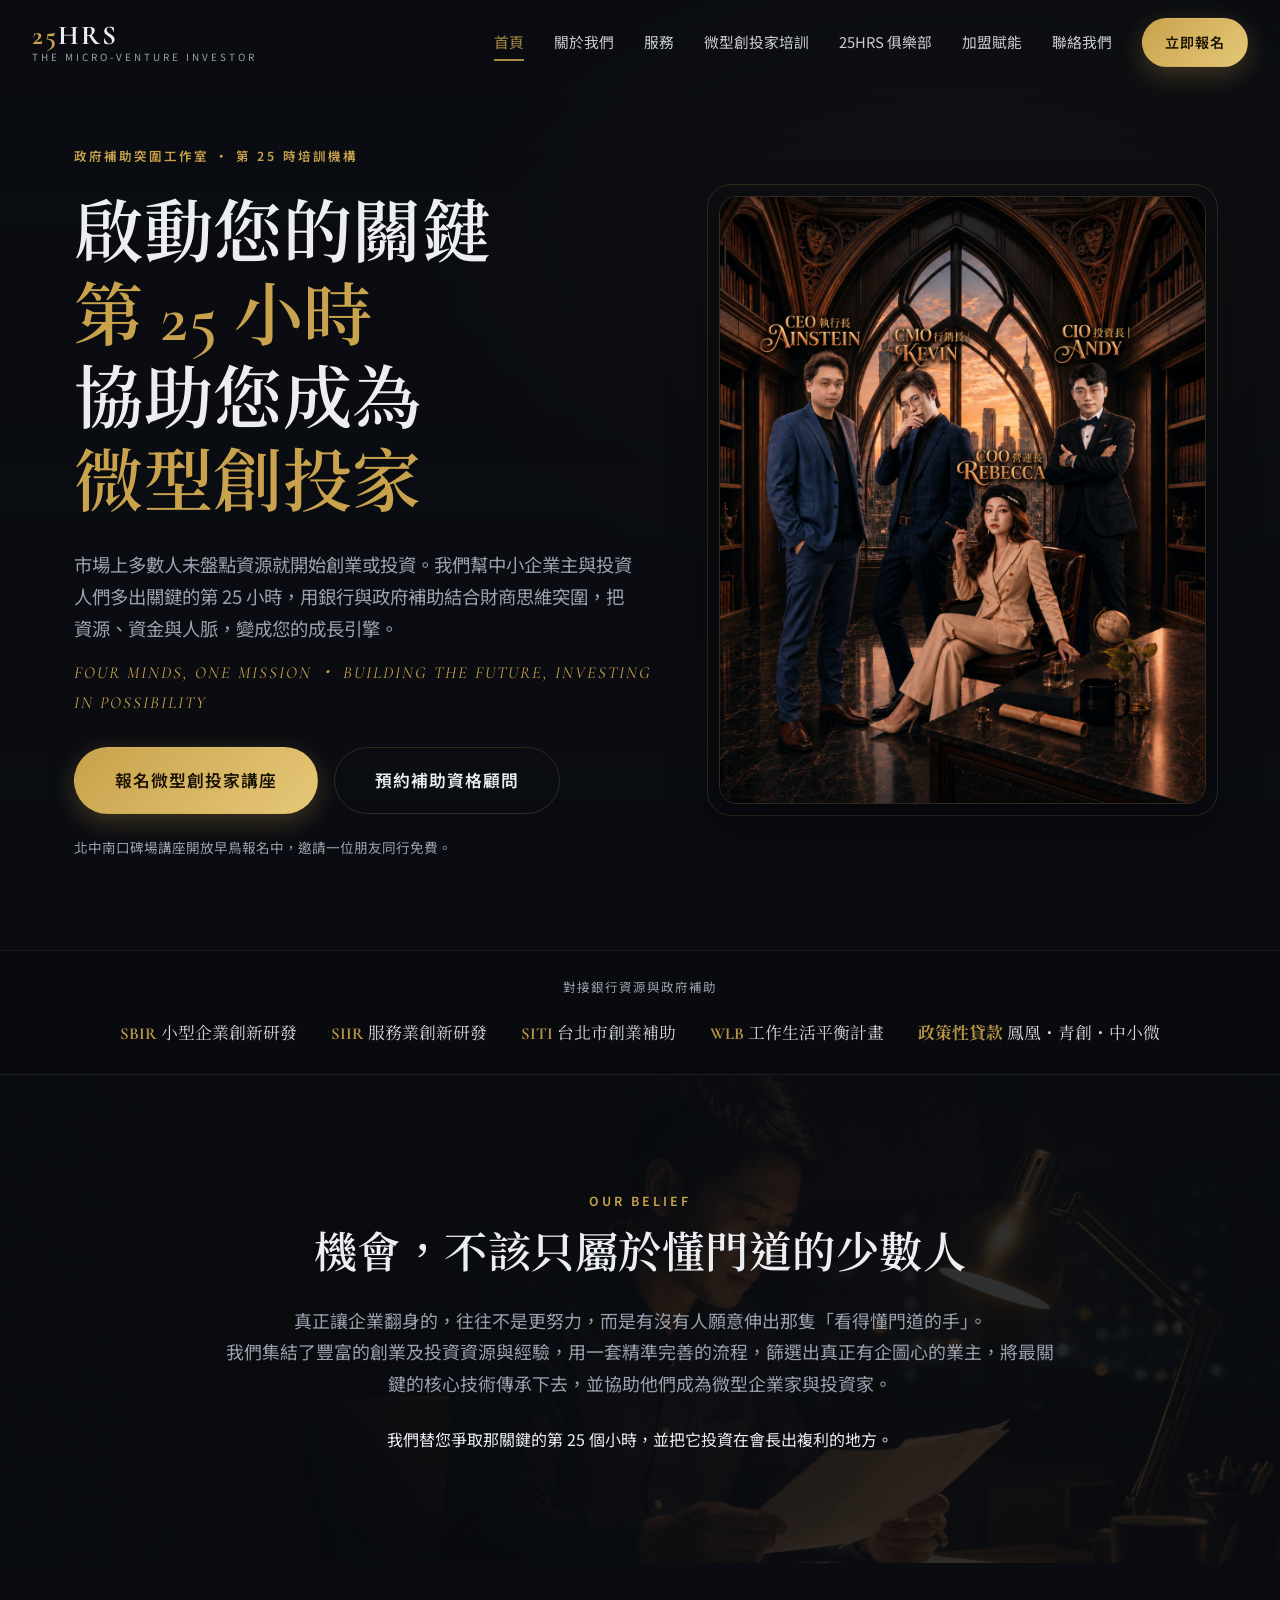
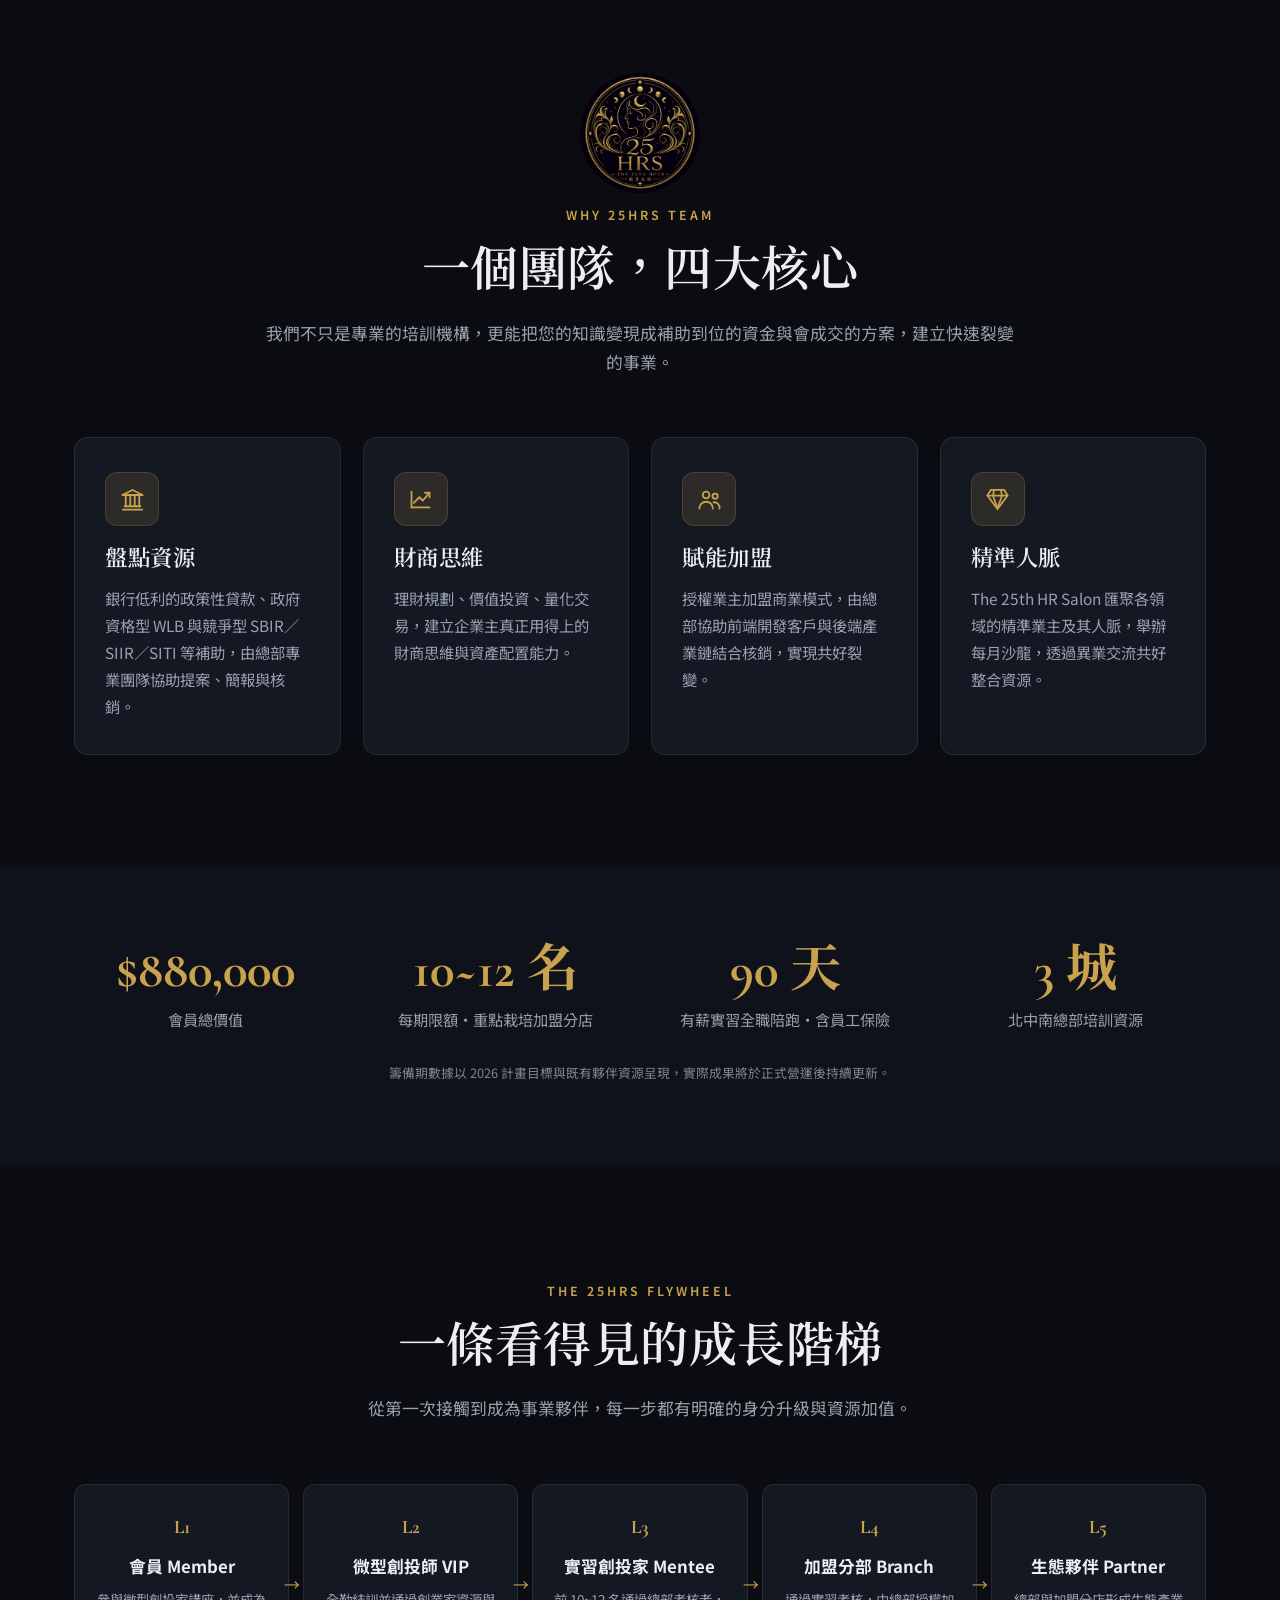
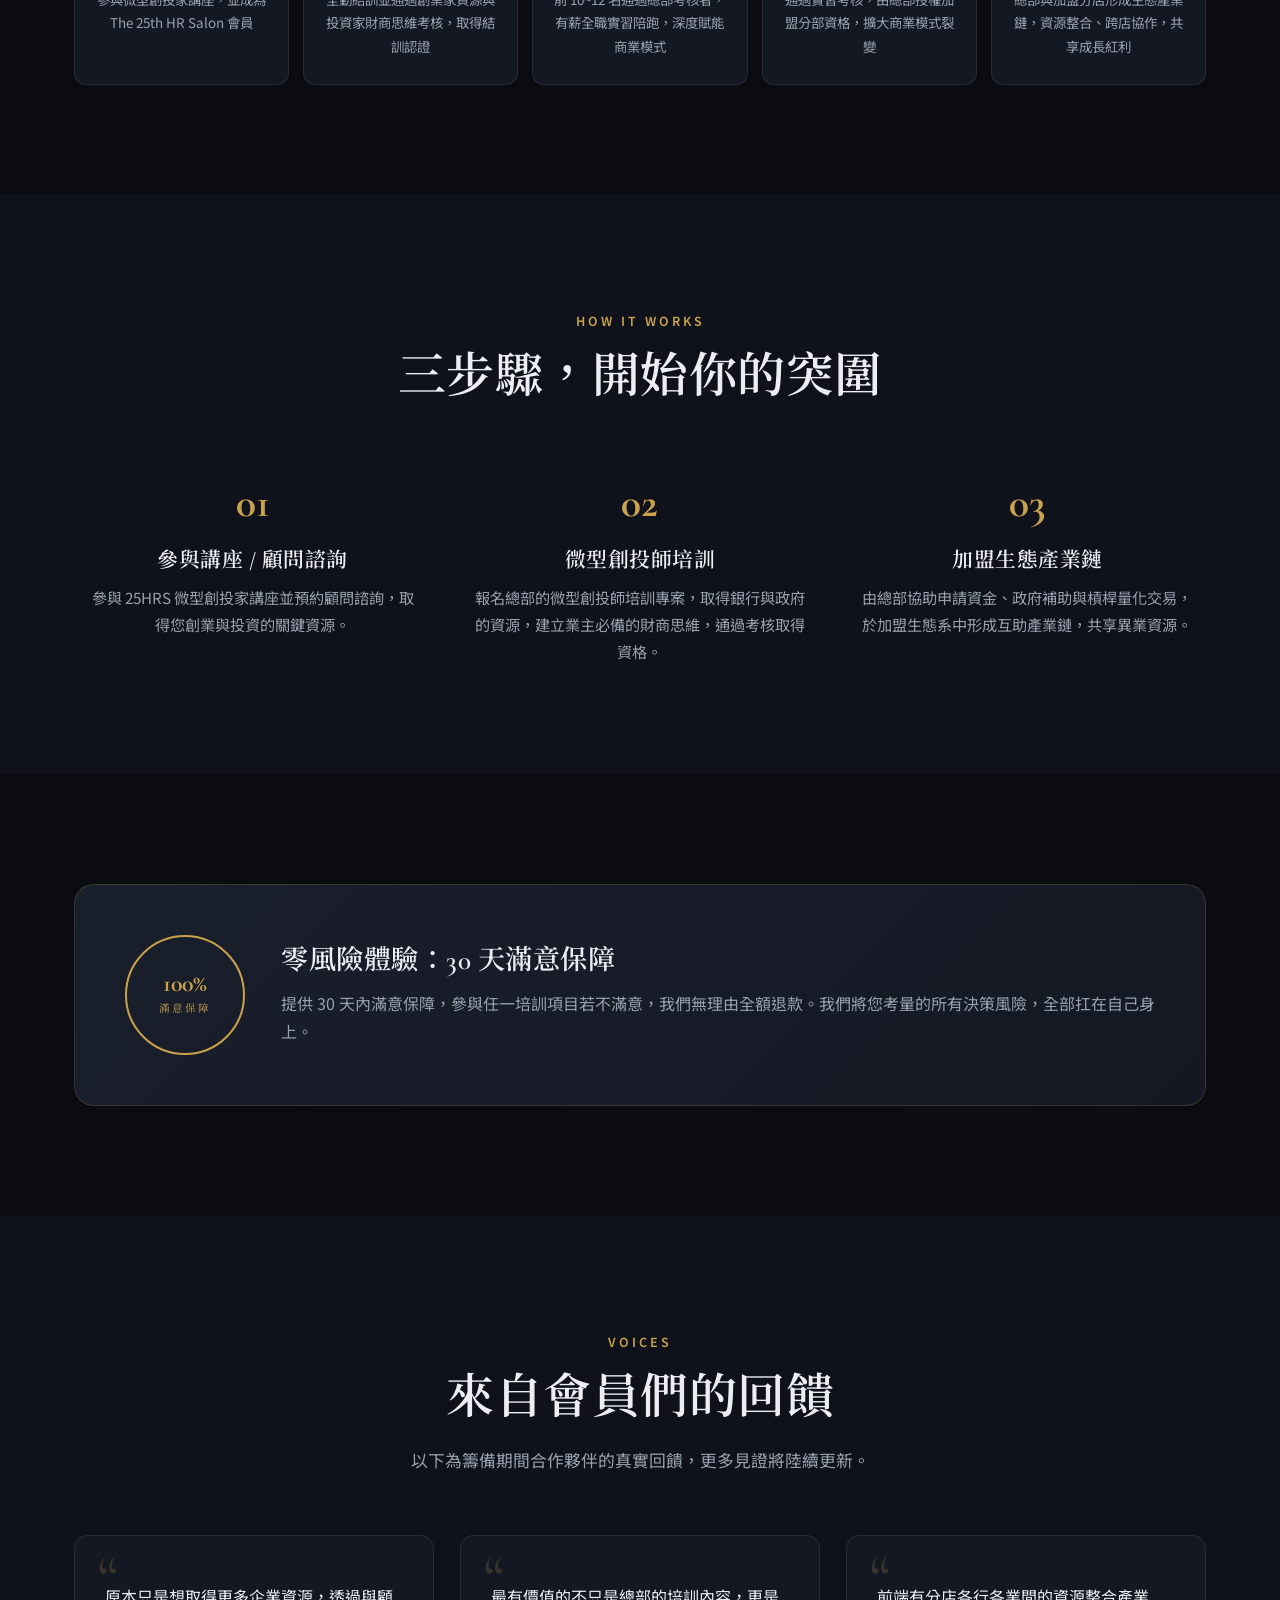
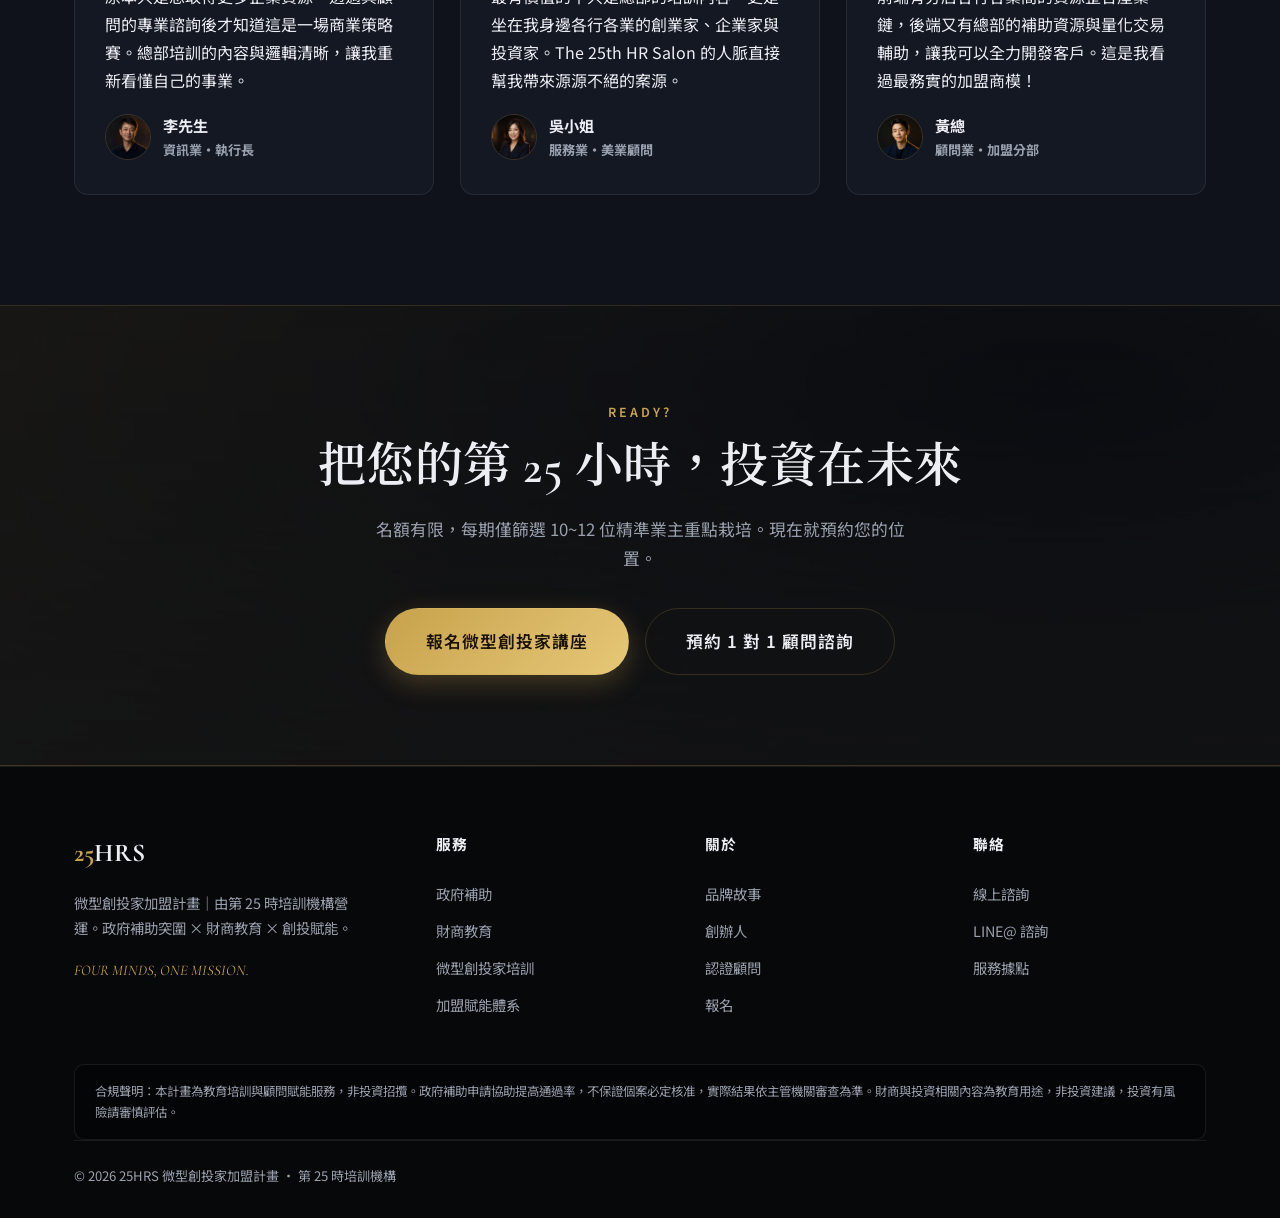
==== commit a1130116: "修正品牌徽章置中：img 為 display:block，改用 margin:0 auto 置中 Co-Authored-By: Claude Opus 4.8 (1M context) <norep" ====
--- a/index.html
+++ b/index.html
@@ -86,7 +86,7 @@
 <!-- 價值支柱 -->
 <section class="sec">
   <div class="container">
-    <div class="reveal" style="text-align:center;margin-bottom:6px"><img src="assets/img/brand-emblem.png" alt="25HRS 品牌徽章" style="width:120px;height:120px;border-radius:50%"></div>
+    <div class="reveal" style="text-align:center;margin-bottom:6px"><img src="assets/img/brand-emblem.png" alt="25HRS 品牌徽章" style="width:120px;height:120px;border-radius:50%;margin:0 auto"></div>
     <div class="sec-head center reveal">
       <span class="eyebrow">Why 25HRS Team</span>
       <h2>一個團隊，四大核心</h2>
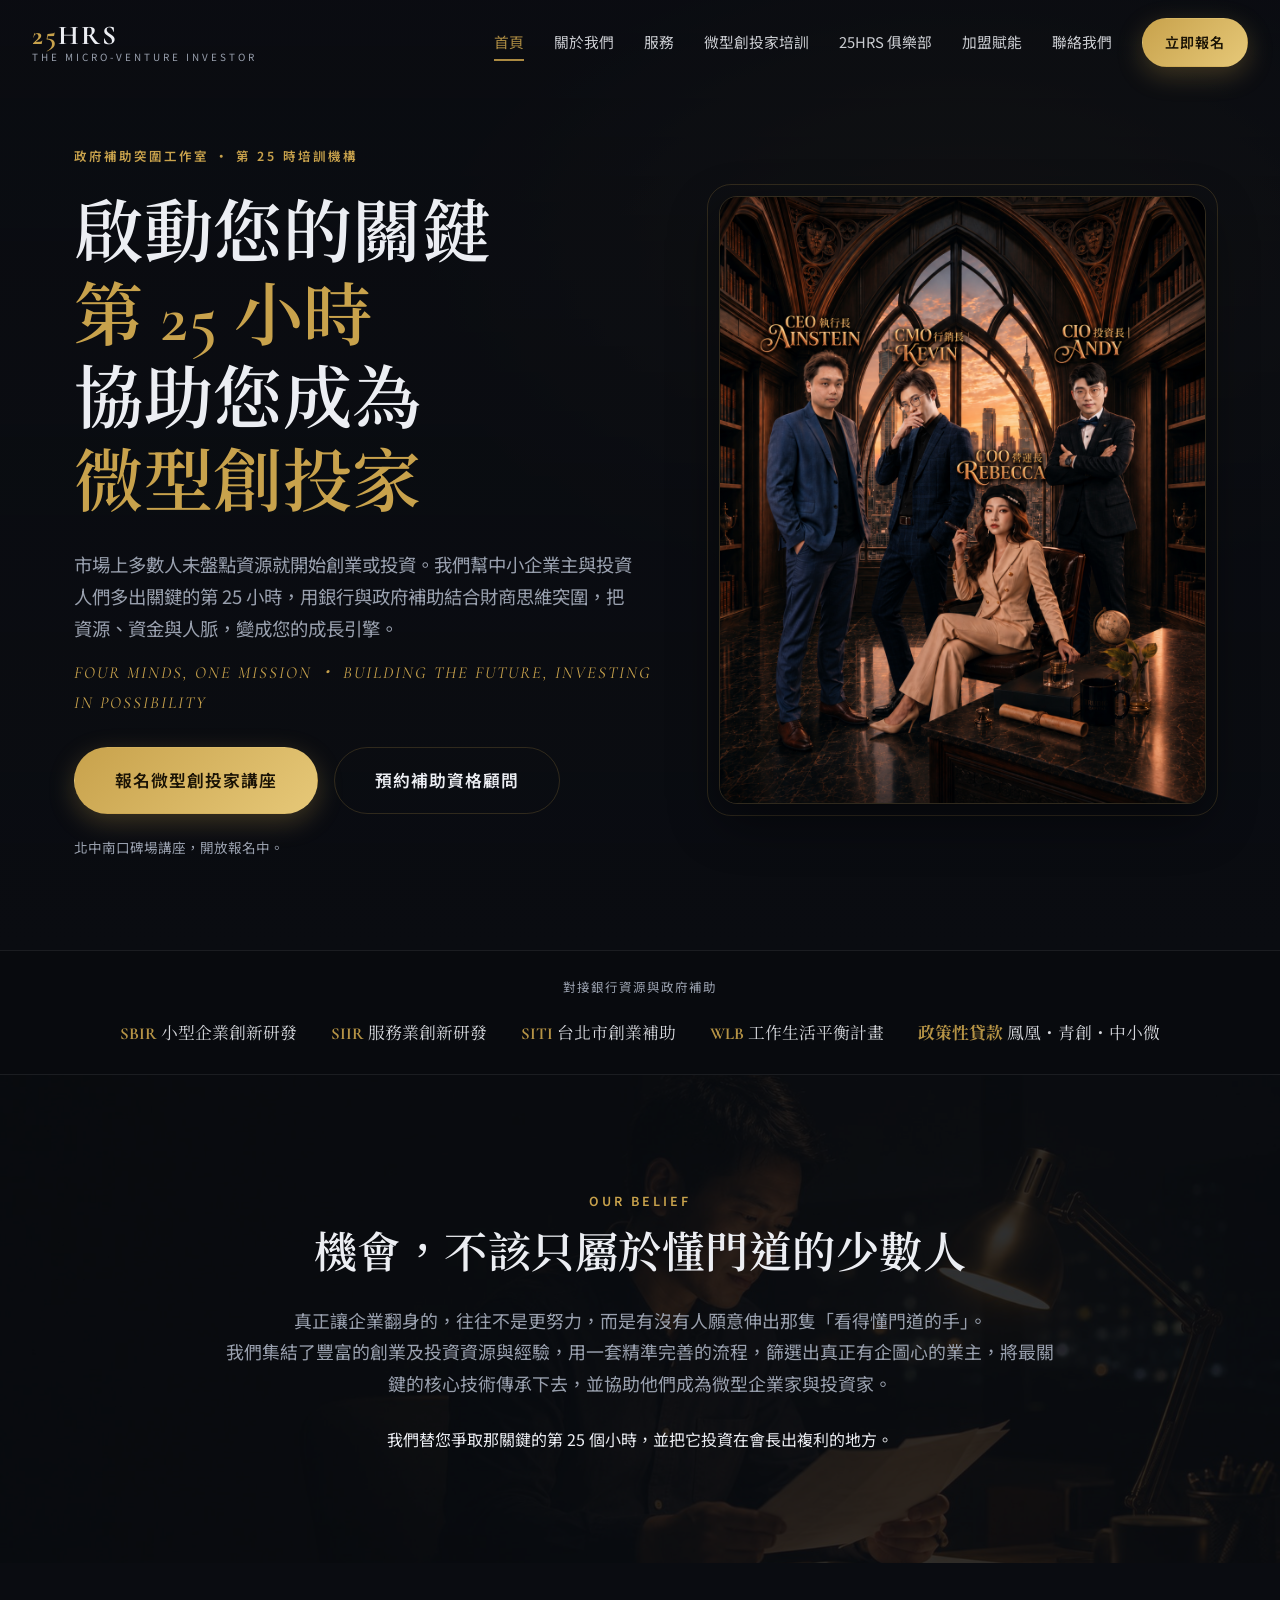
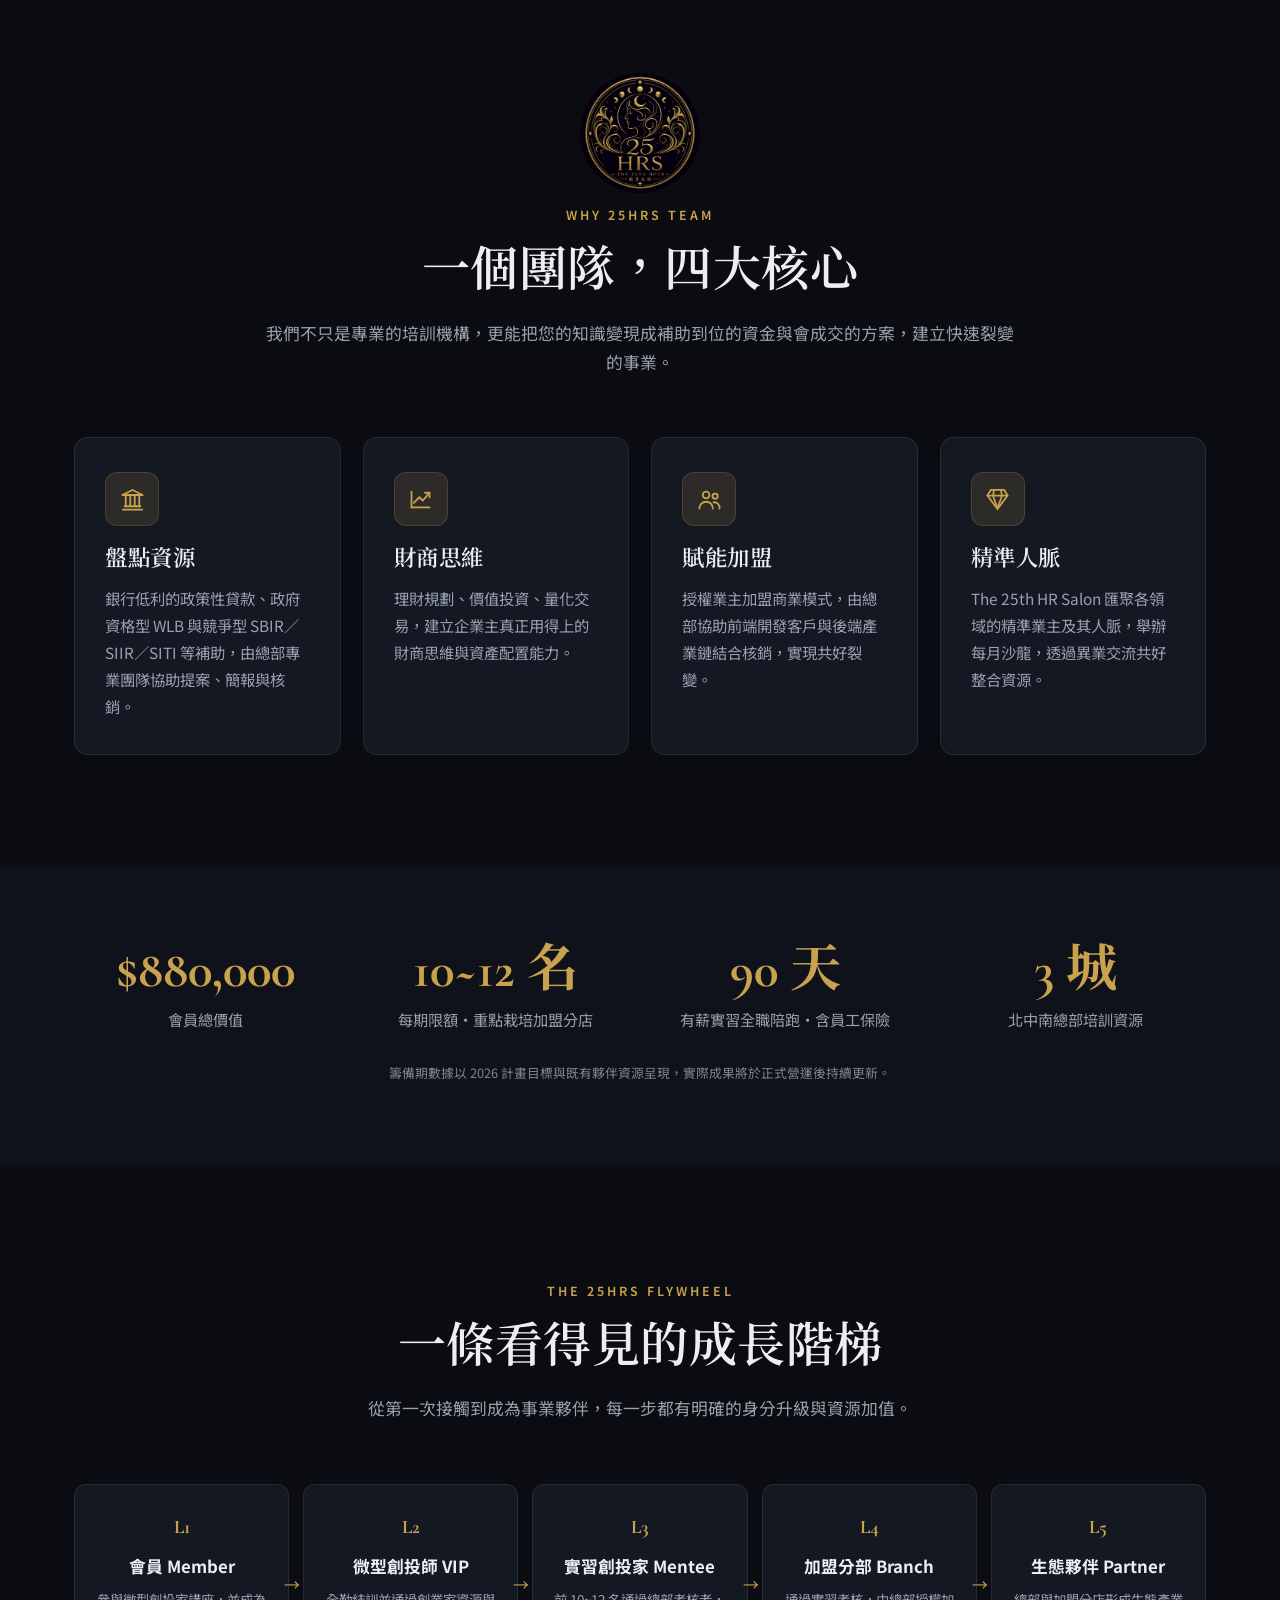
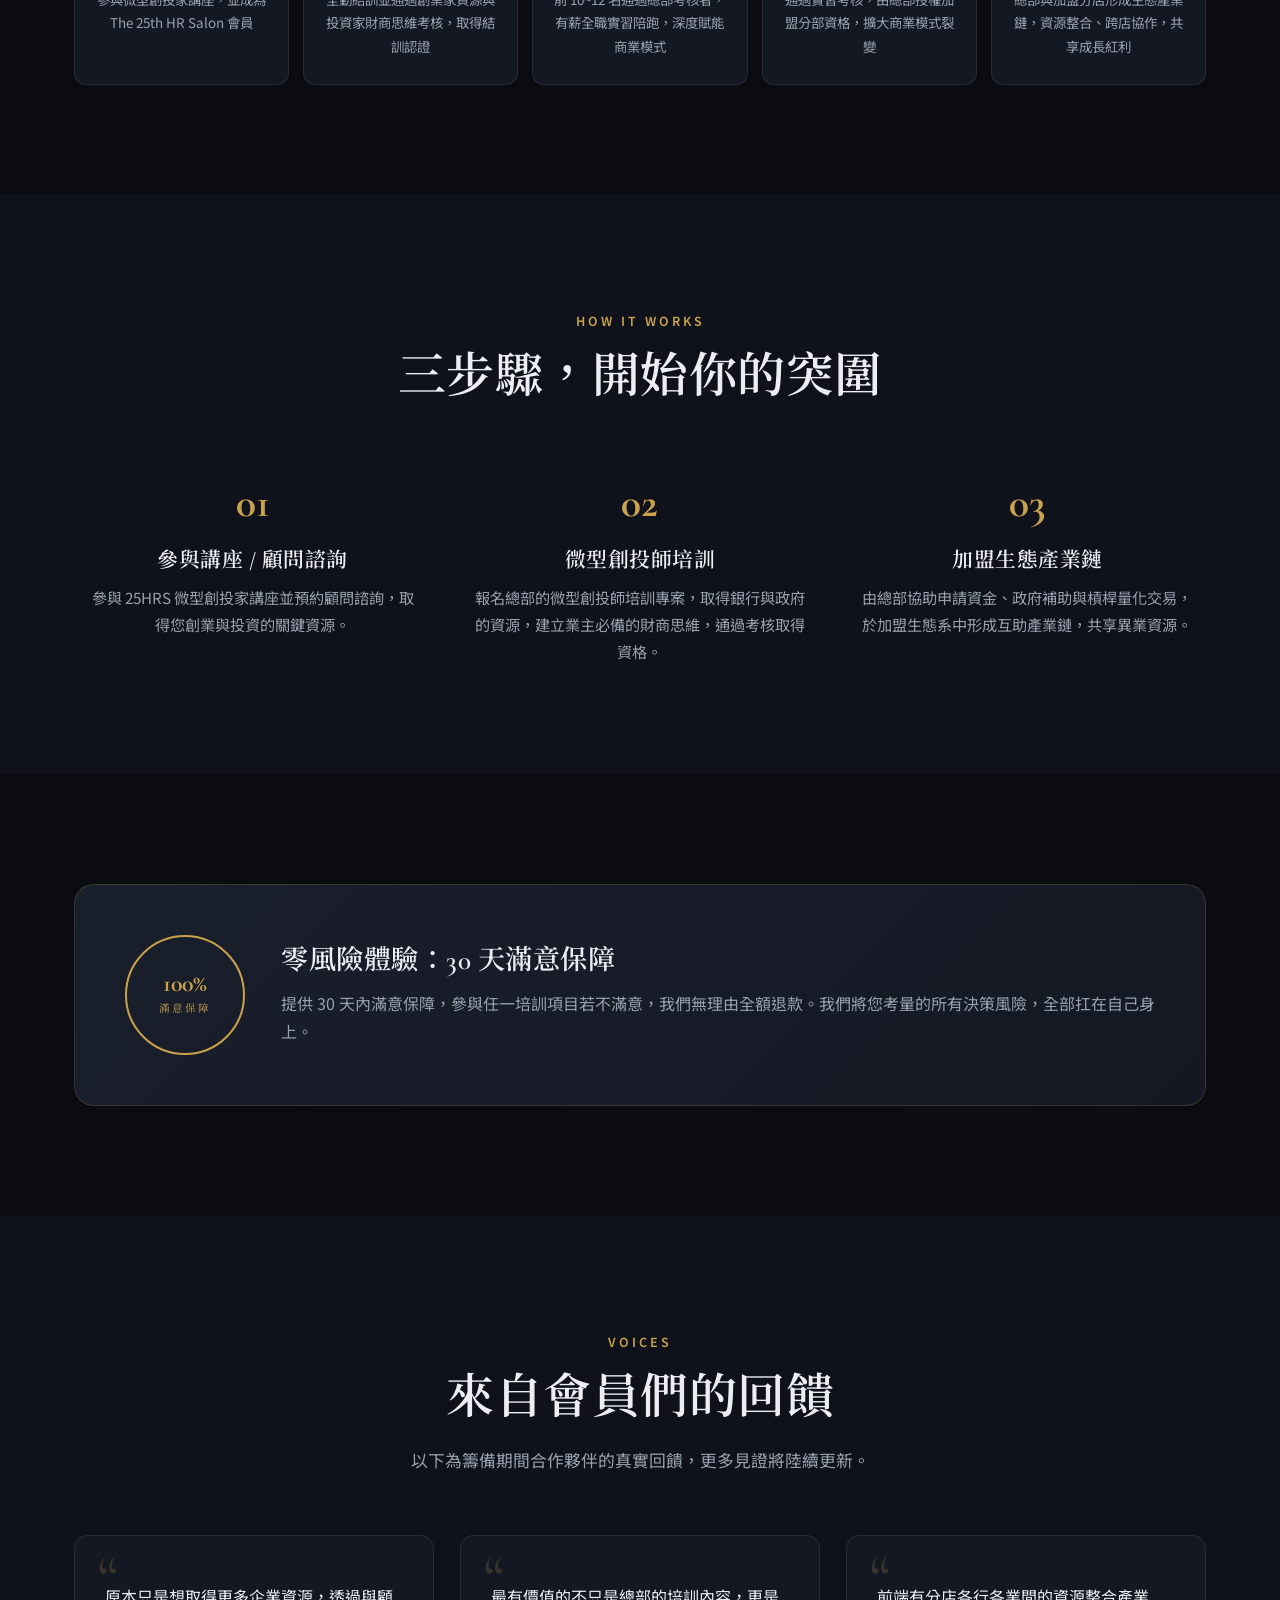
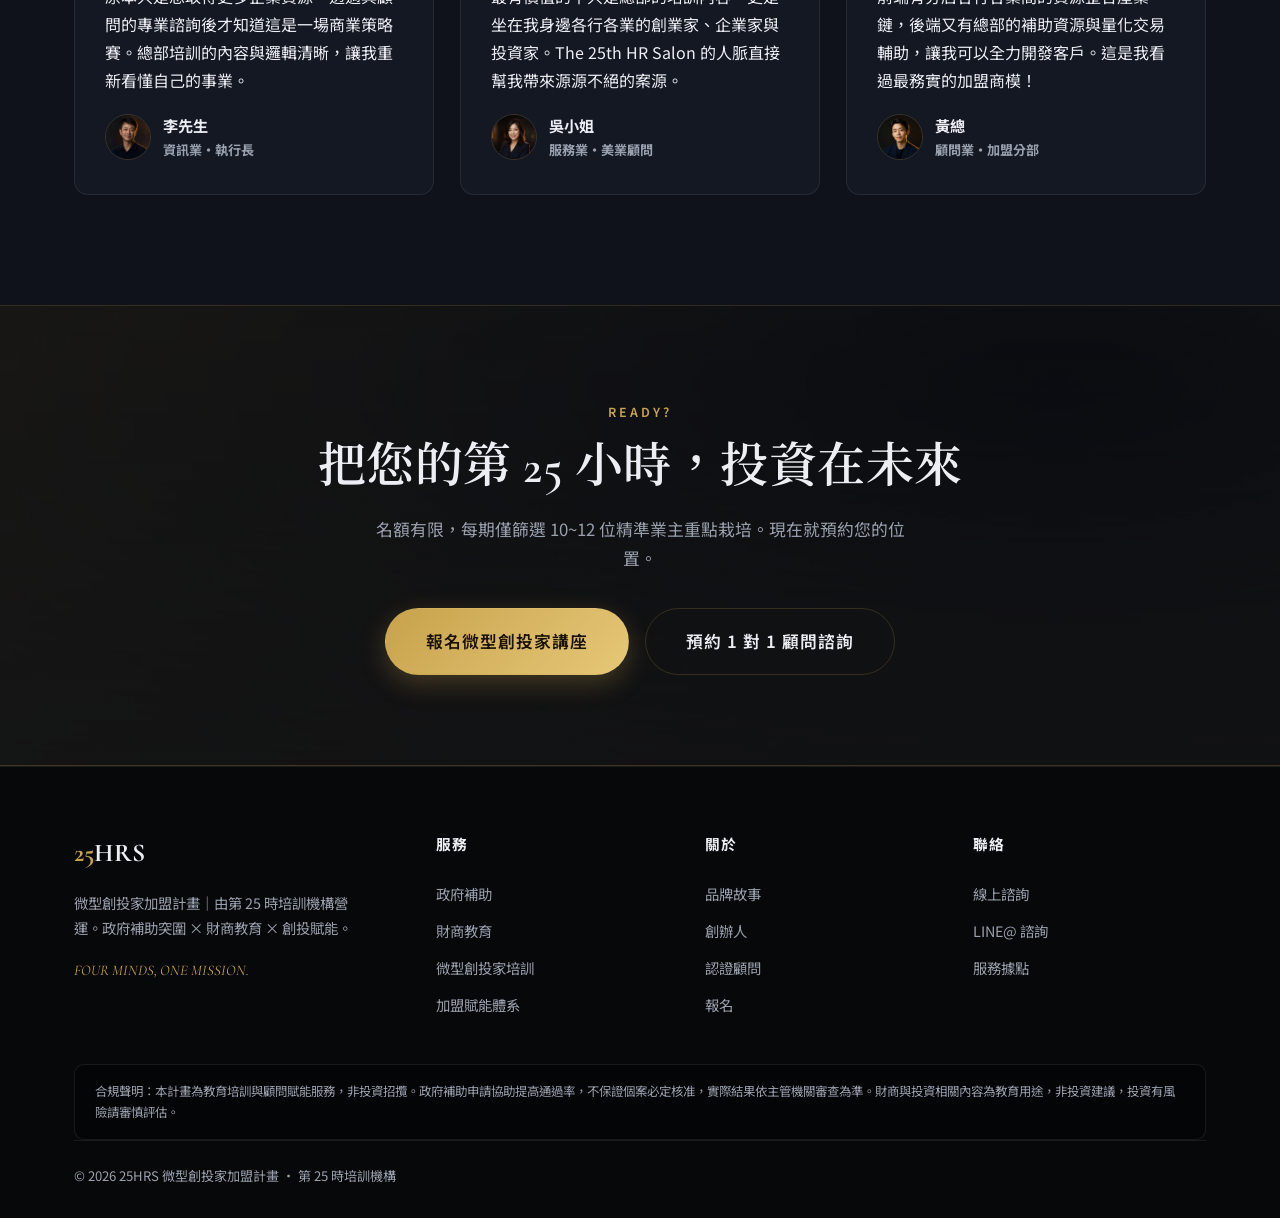
==== commit 66392aba: "移除前 10 位特惠與揪友免費文案：course 價格區去除前 10 位、index hero 去除友同行免費 Co-Authored-By: Claude Opus 4.8 (1M context)" ====
--- a/index.html
+++ b/index.html
@@ -52,7 +52,7 @@
         <a href="https://www.25hrs.com.tw/p/apply-lecture" class="btn btn-gold btn-lg">報名微型創投家講座</a>
         <a href="https://www.25hrs.com.tw/p/booking" class="btn btn-ghost btn-lg">預約補助資格顧問</a>
       </div>
-      <p class="hero-note">北中南口碑場講座開放早鳥報名中，邀請一位朋友同行免費。</p>
+      <p class="hero-note">北中南口碑場講座，開放報名中。</p>
     </div>
     <div class="hero-visual">
       <span class="frame"></span>
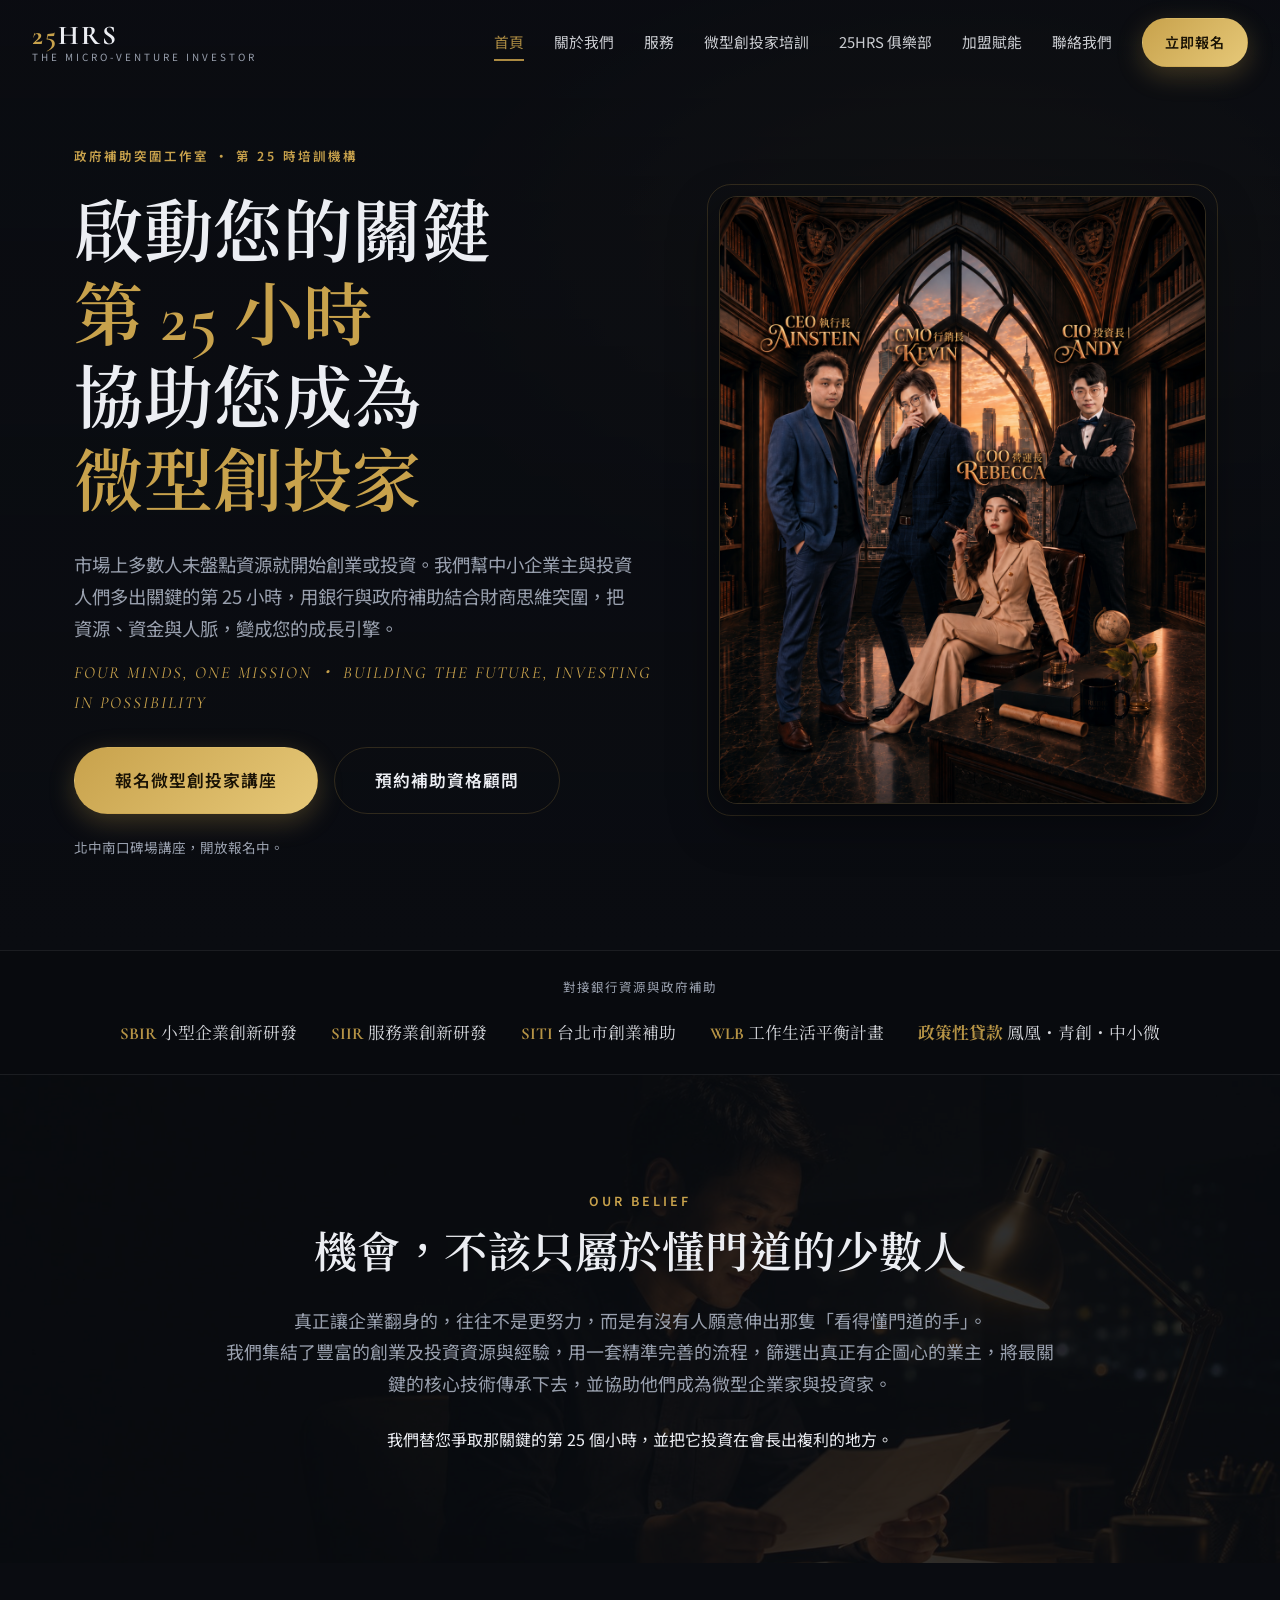
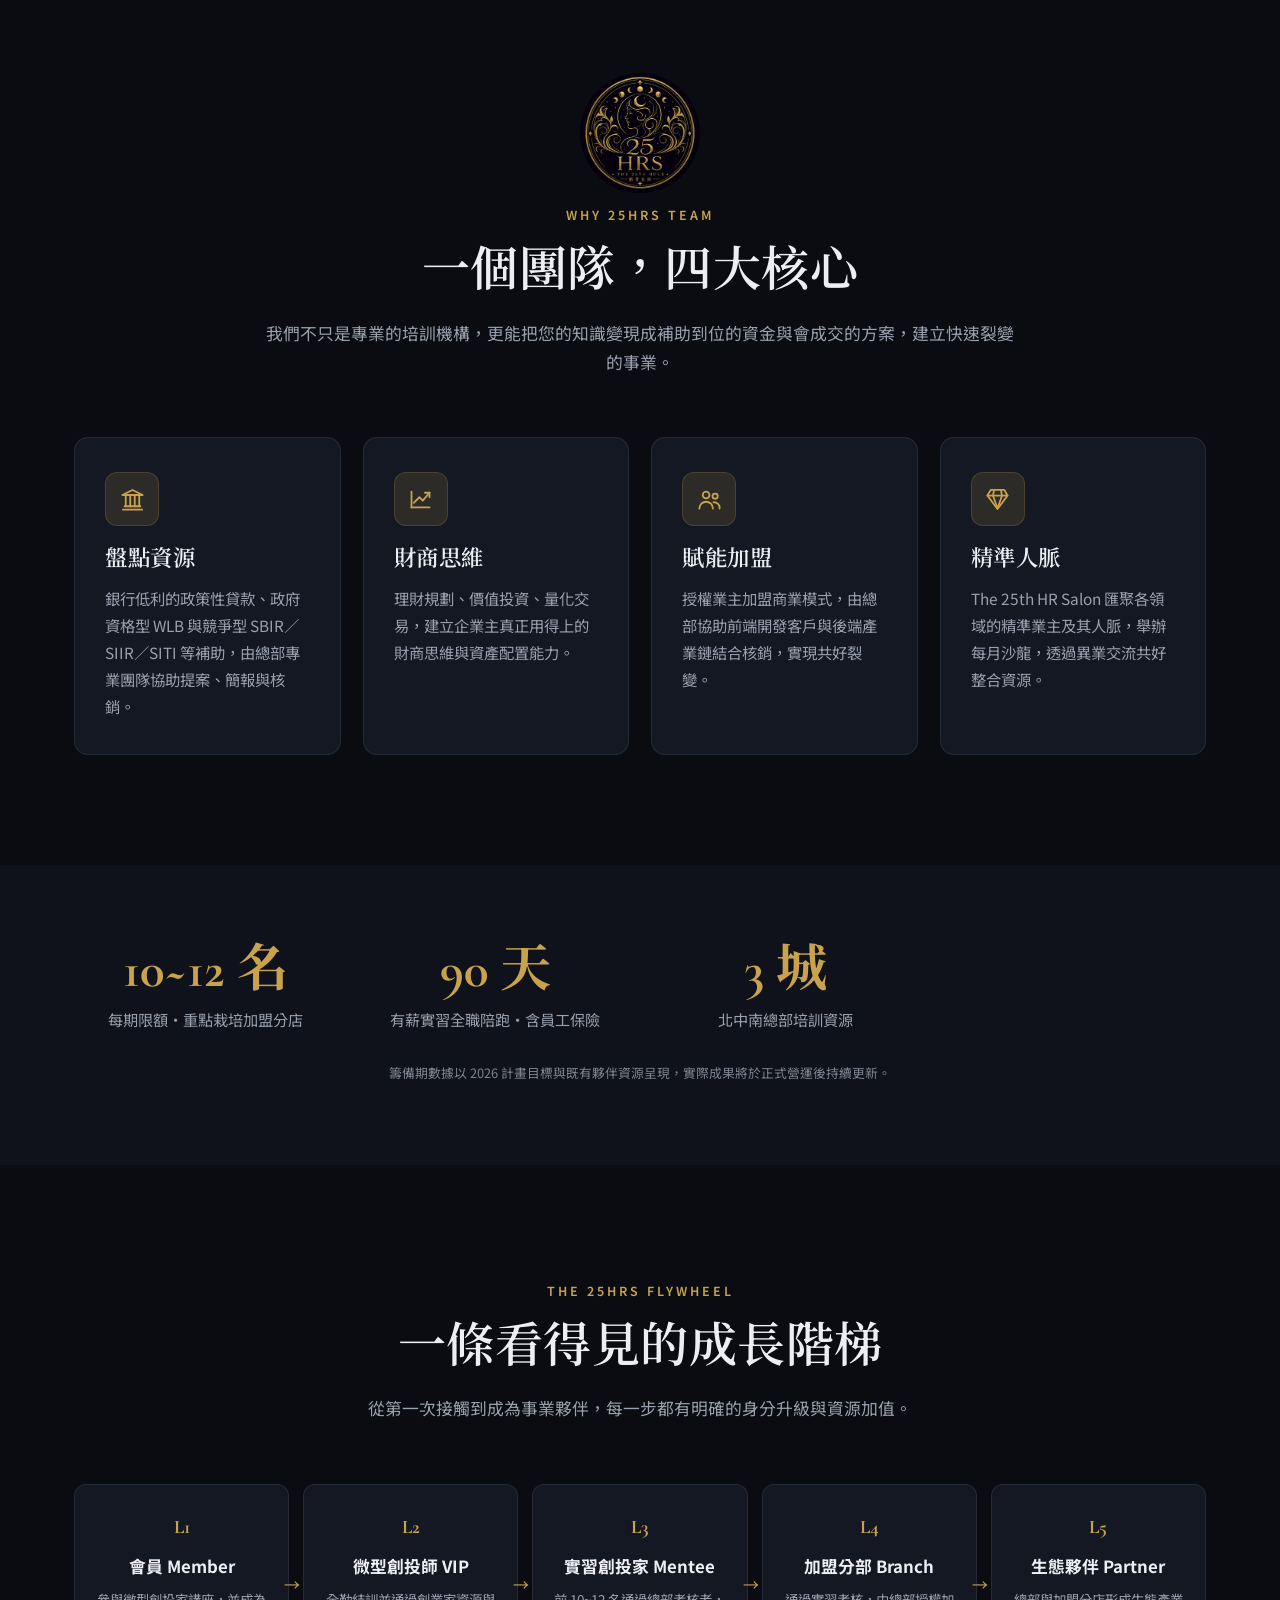
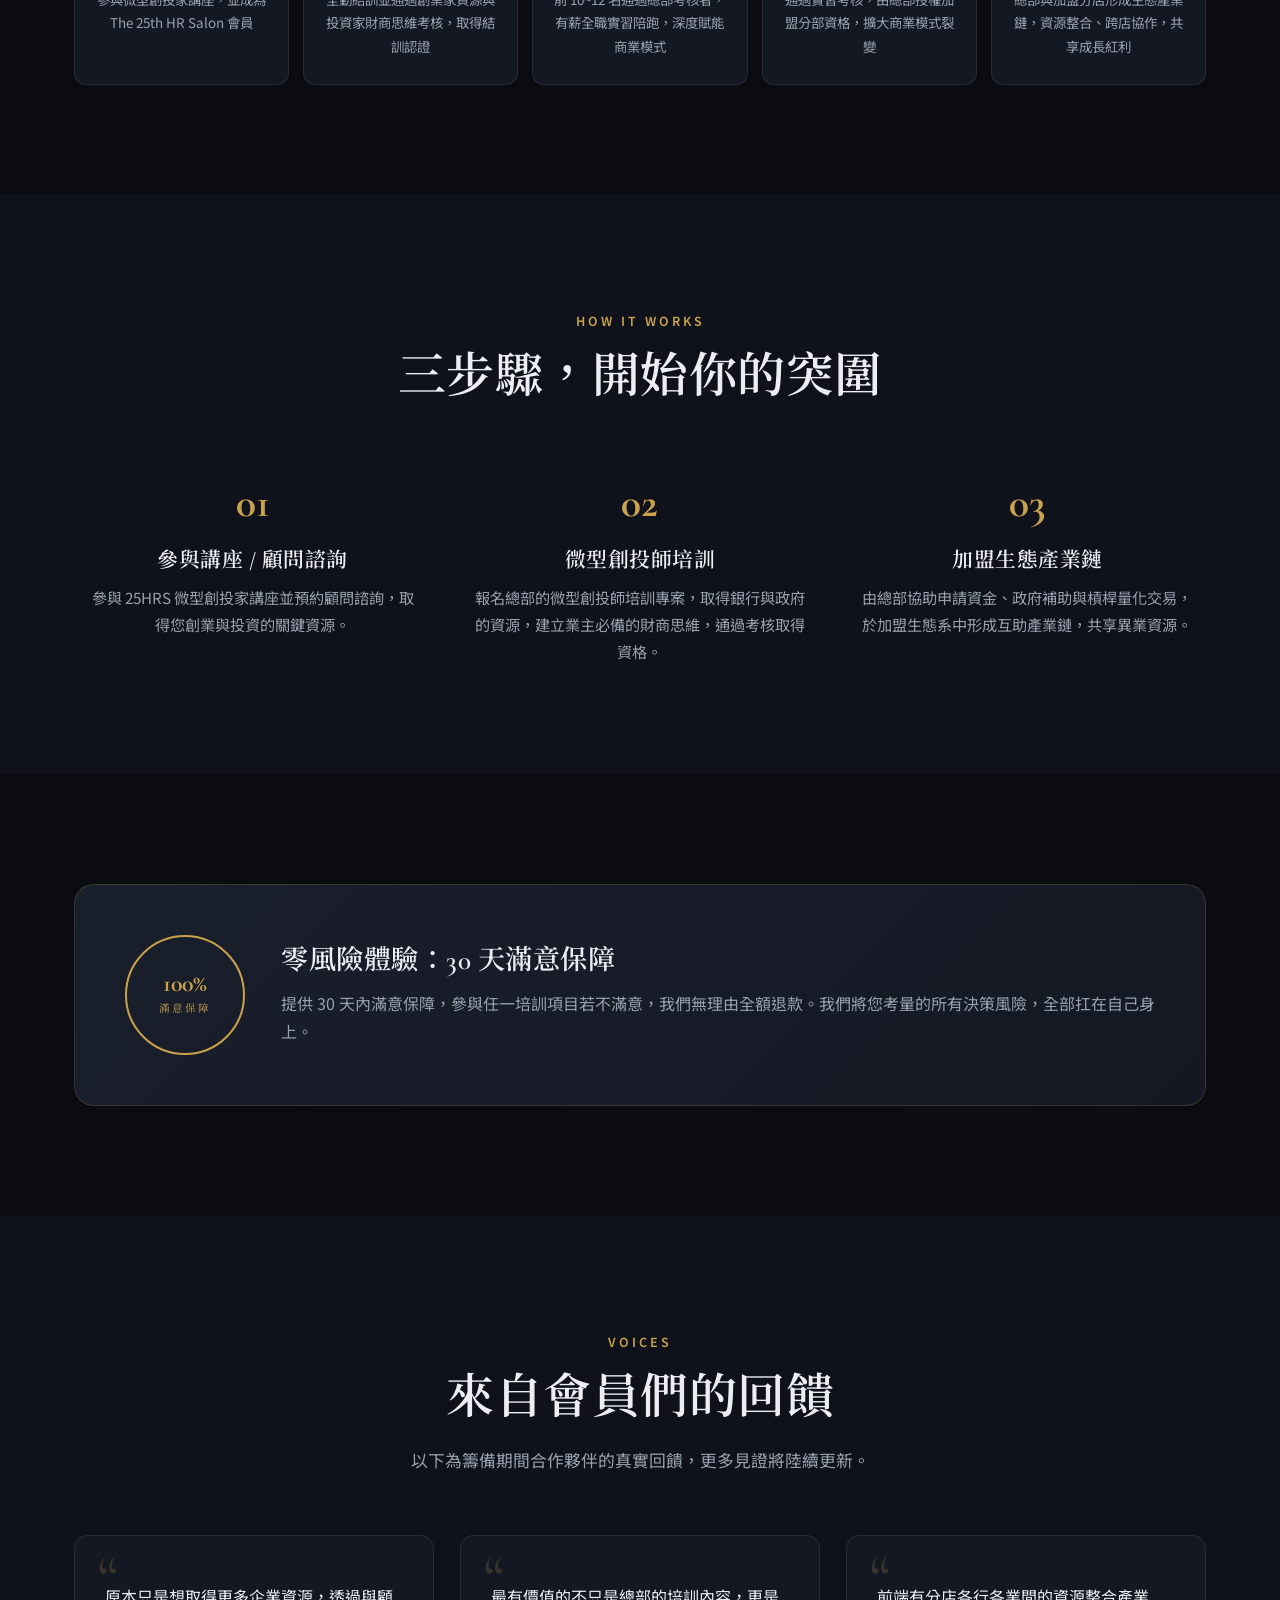
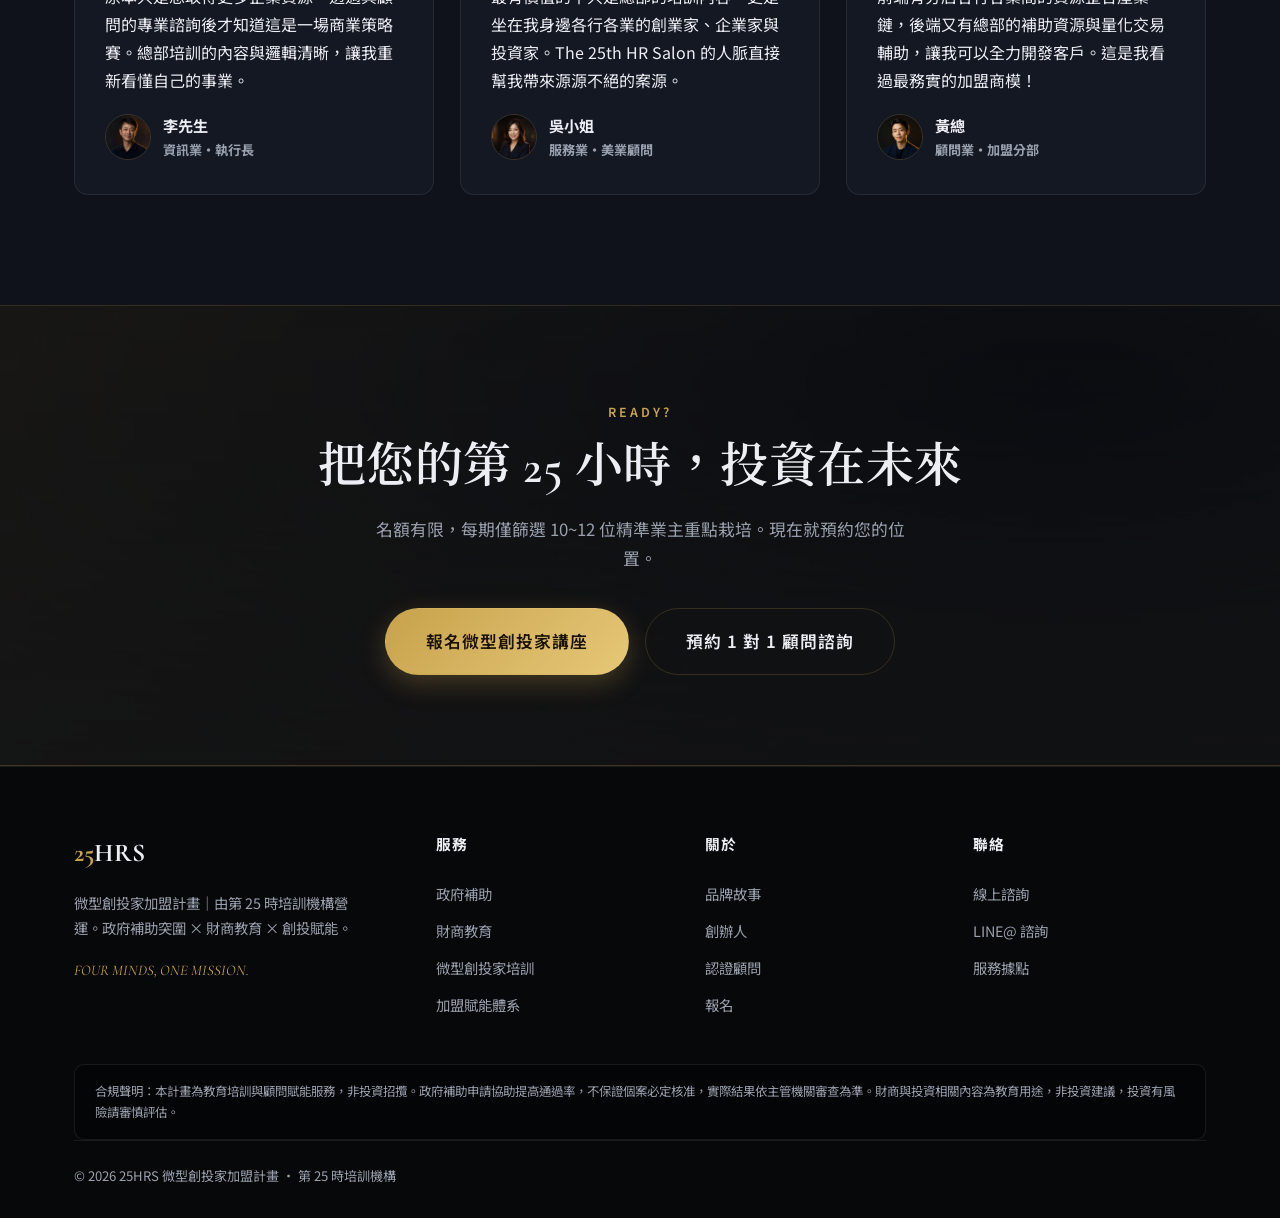
==== commit dd1884cf: "官網價格簡化：課程頁只留單一價格 NT$128,000 - course 頁移除早鳥 88,000、口碑場特惠 12,800、總價值 880,000、約 4,000 USD - 價格卡改為口碑場標籤＋" ====
--- a/index.html
+++ b/index.html
@@ -121,7 +121,6 @@
 <section class="sec-sm bg-2">
   <div class="container">
     <div class="stats">
-      <div class="stat reveal"><div class="num">$880,000</div><div class="lbl">會員總價值</div></div>
       <div class="stat reveal"><div class="num">10~12 名</div><div class="lbl">每期限額・重點栽培加盟分店</div></div>
       <div class="stat reveal"><div class="num">90 天</div><div class="lbl">有薪實習全職陪跑・含員工保險</div></div>
       <div class="stat reveal"><div class="num">3 城</div><div class="lbl">北中南總部培訓資源</div></div>
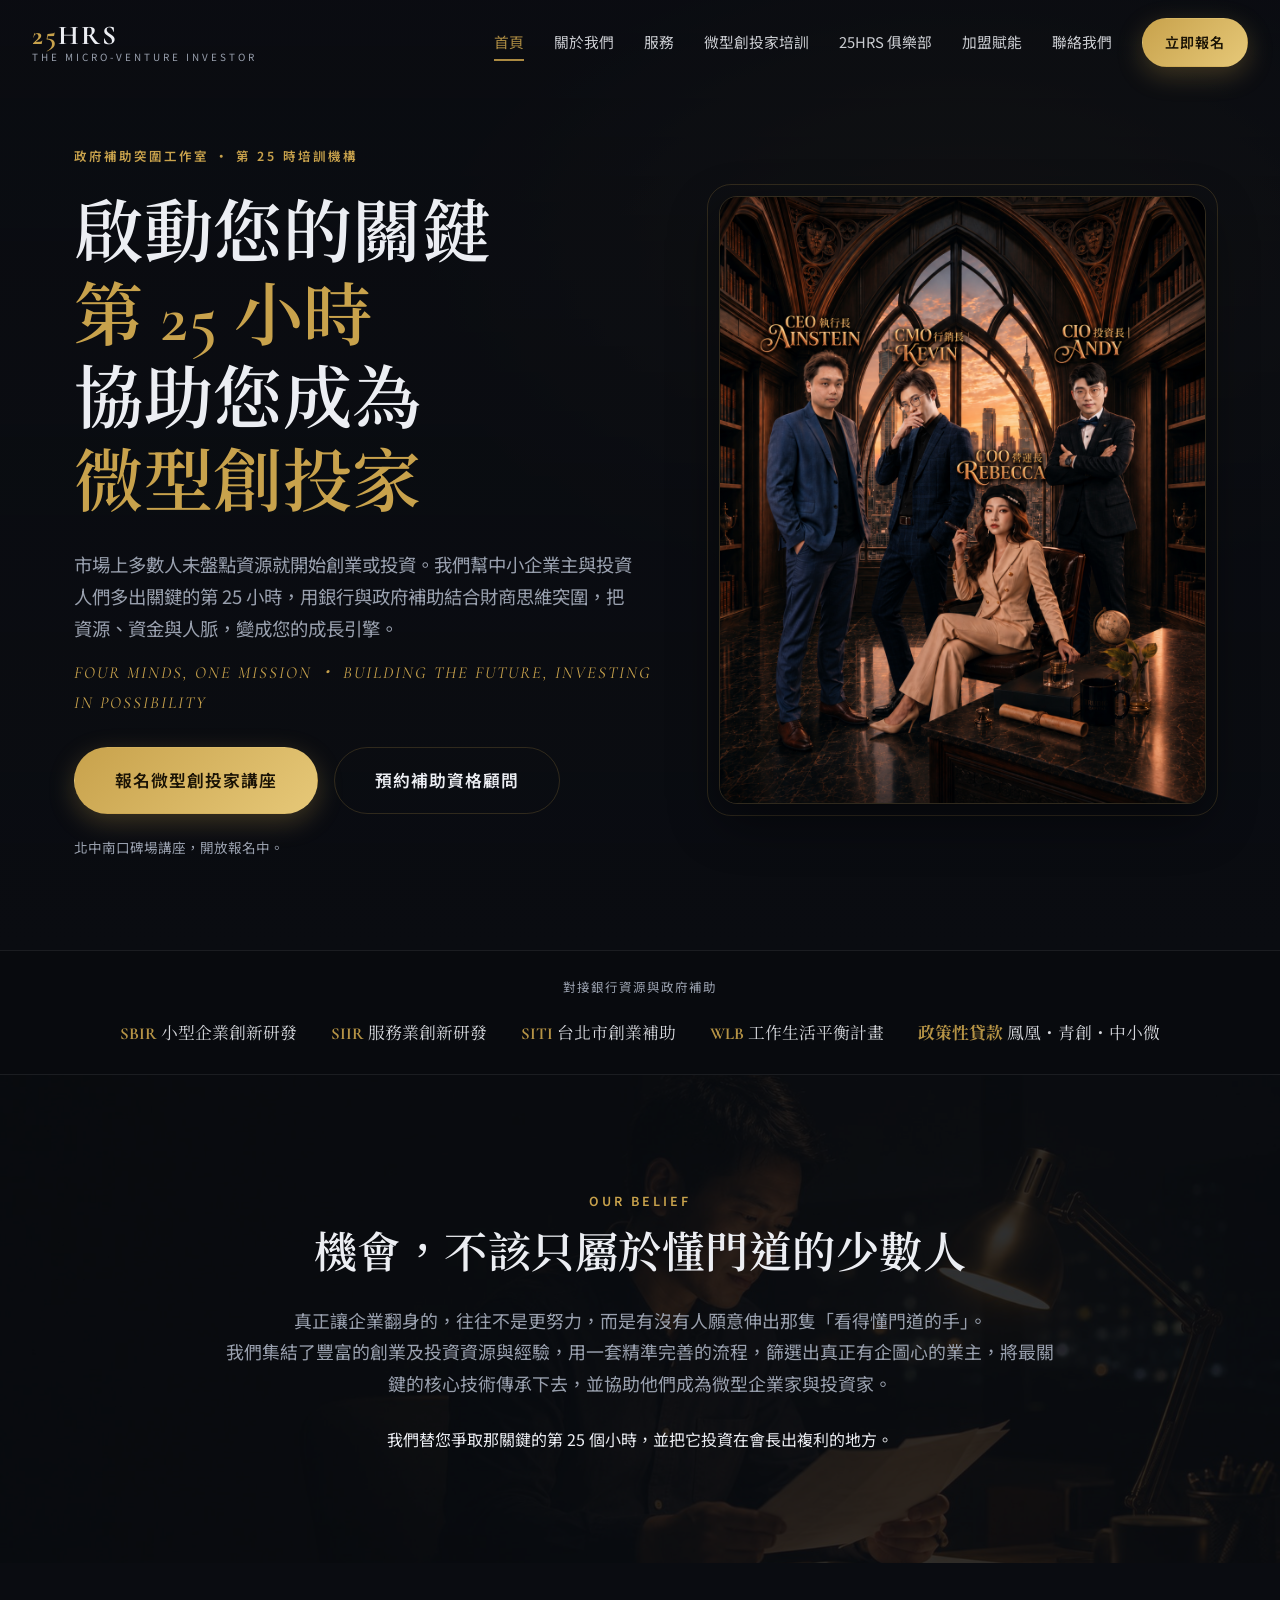
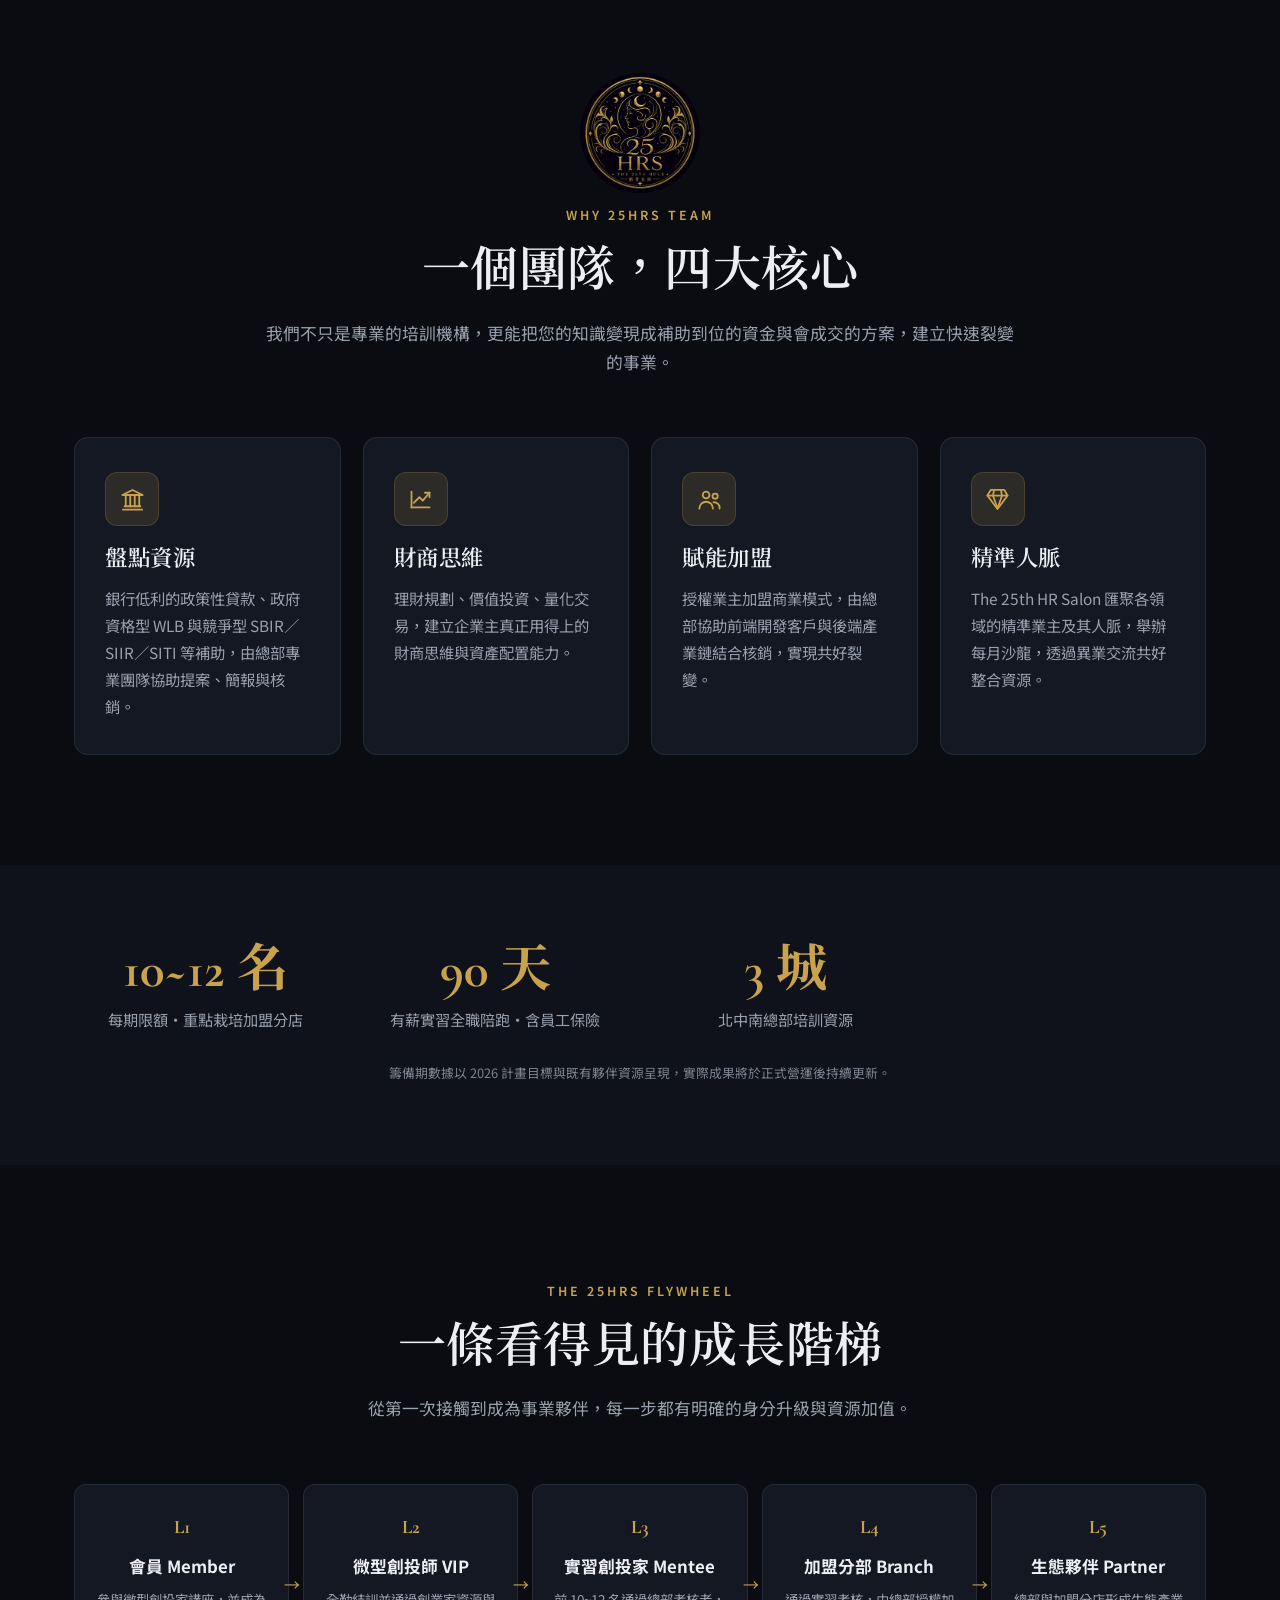
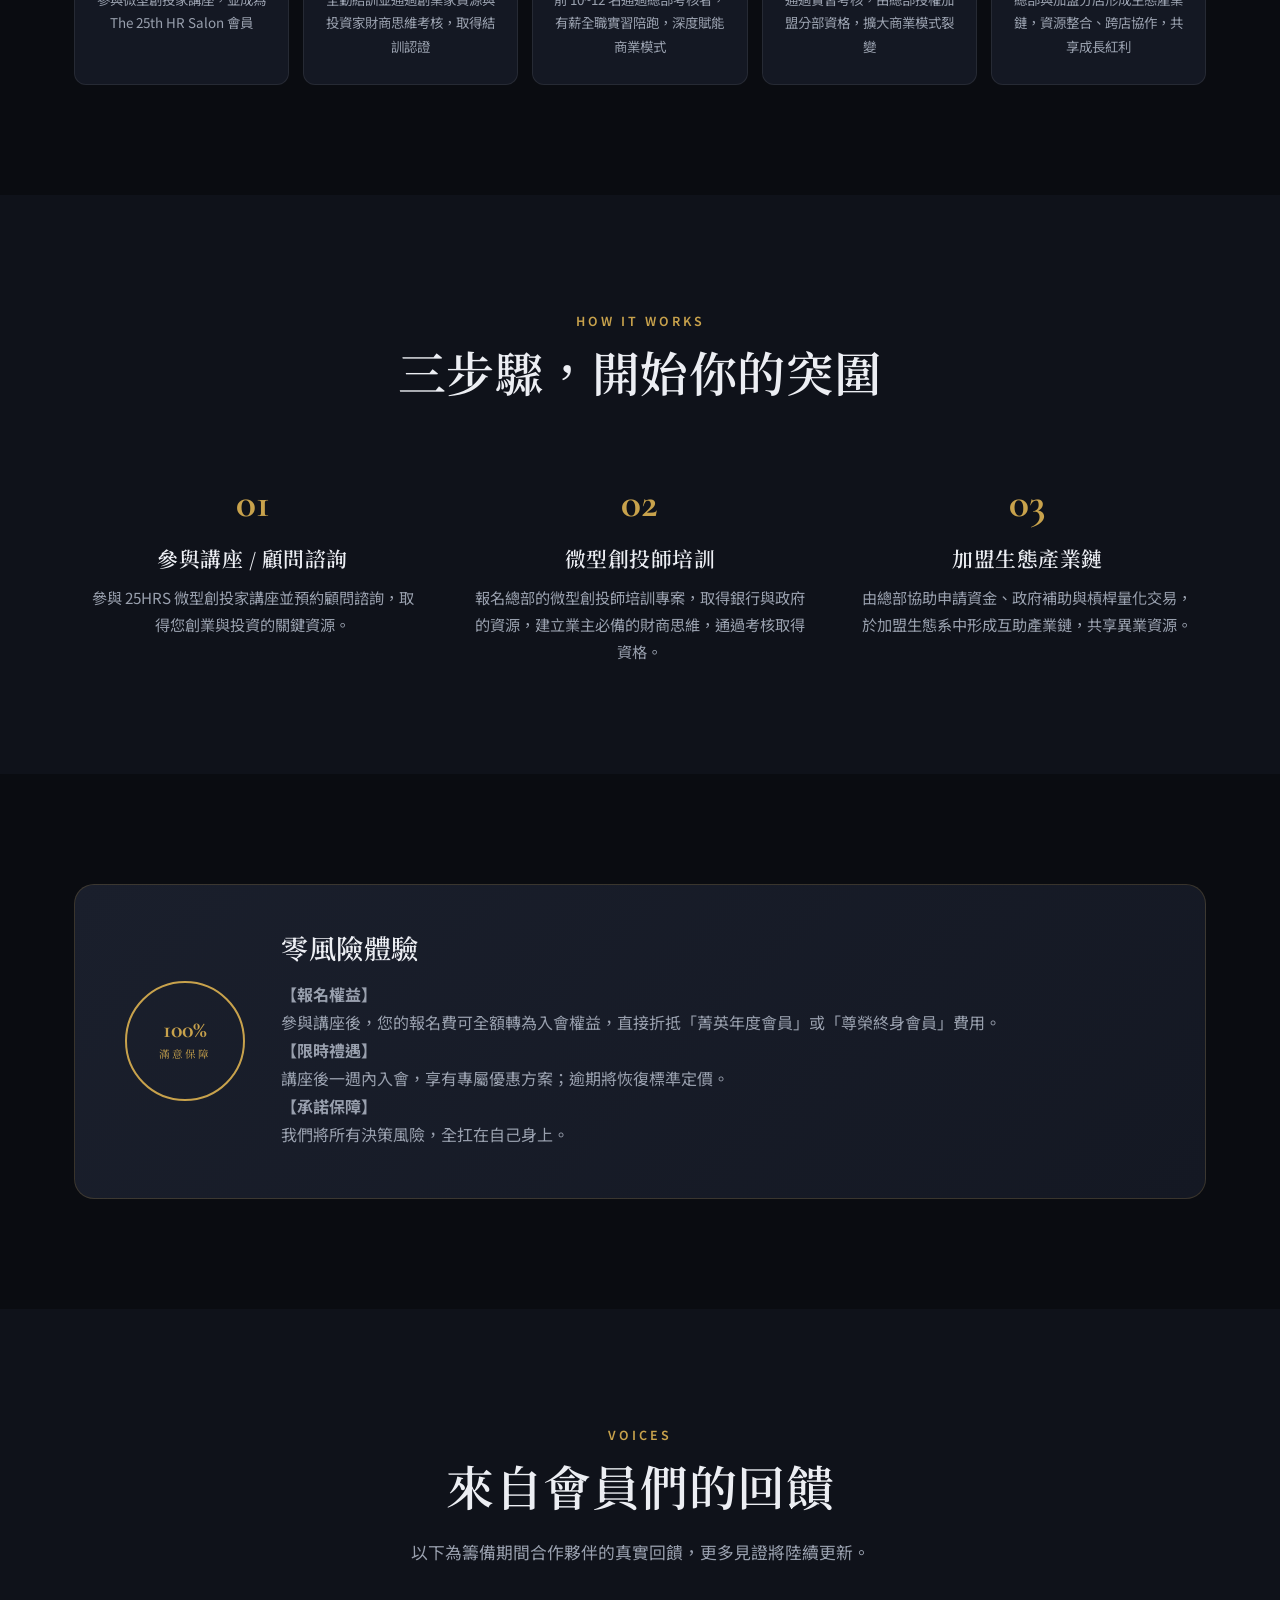
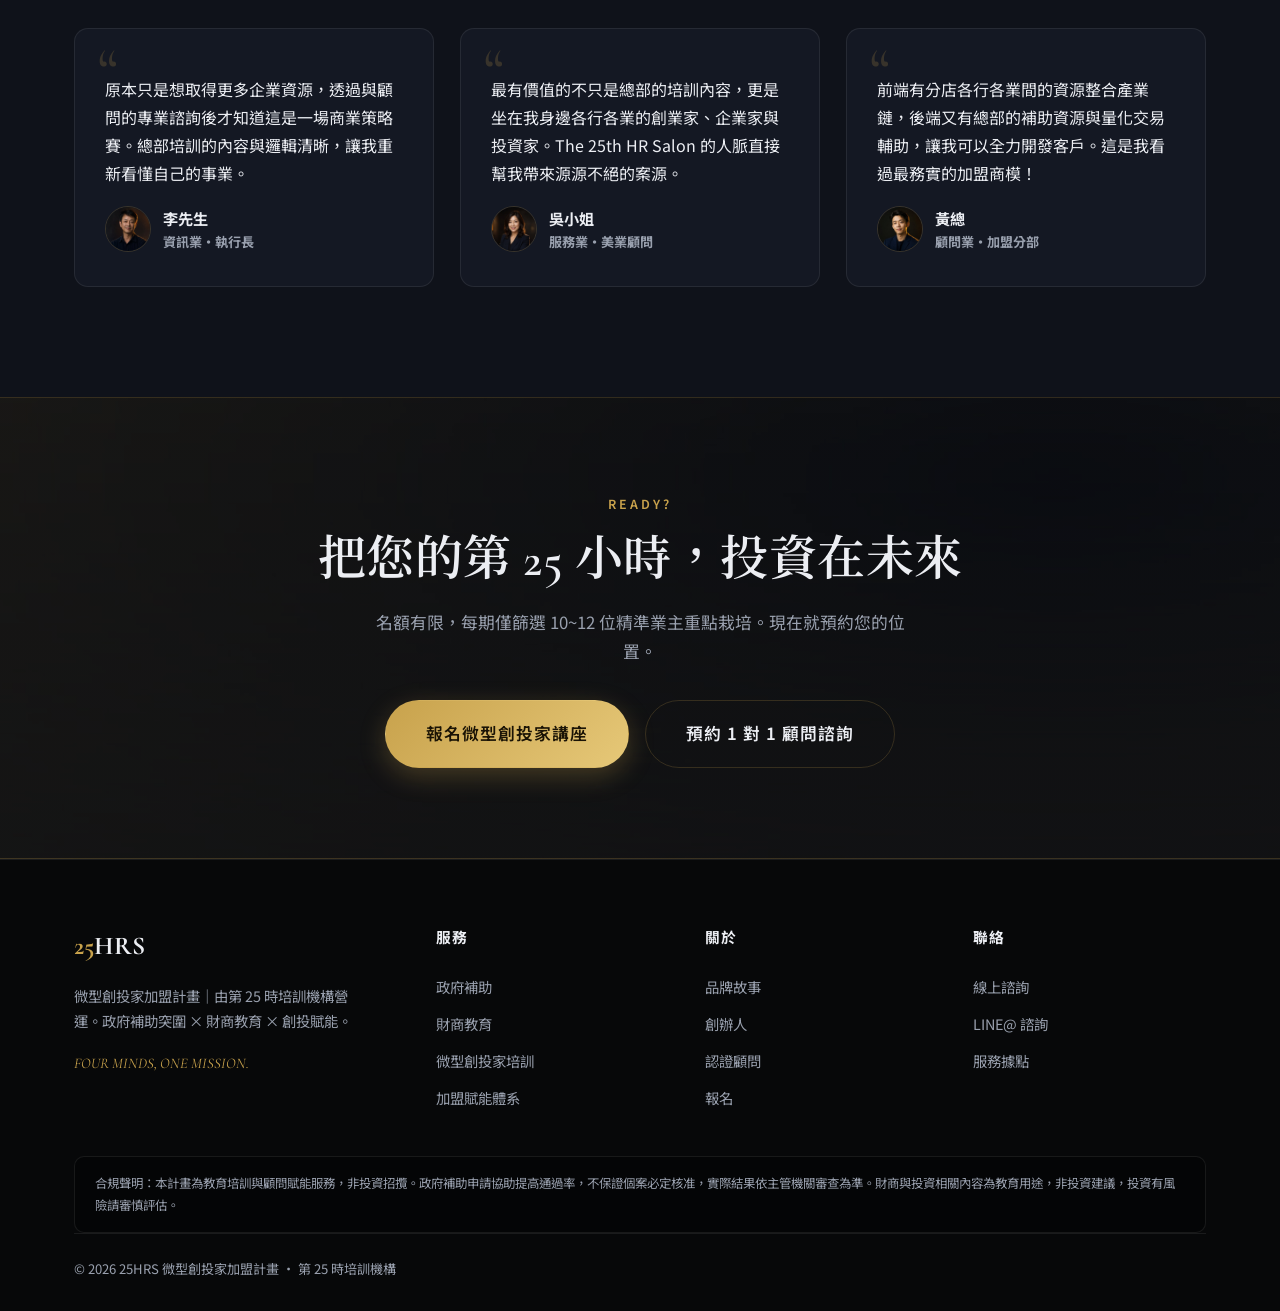
==== commit 2e442321: "統一滿意保障文案並更新培訓形式：index 保障區塊改為報名權益三段（與 course 一致）、services 卡改 100%滿意保障、course「多種形式」改為 7 項（入門/初階/進階/線上陪" ====
--- a/index.html
+++ b/index.html
@@ -35,7 +35,7 @@
     <a href="club.html" class="link">25HRS 俱樂部</a>
     <a href="franchise.html" class="link">加盟賦能</a>
     <a href="contact.html" class="link">聯絡我們</a>
-    <a href="https://www.25hrs.com.tw/p/apply-lecture" class="btn btn-gold">立即報名</a>
+    <a href="https://docs.google.com/forms/d/e/1FAIpQLSc5ps5p-ZASvyfICqhhZ7VEv9ArHi0pkQL58nFRSKk_zwUjFw/viewform" class="btn btn-gold">立即報名</a>
   </nav>
   <button class="burger" aria-label="選單"><span></span><span></span><span></span></button>
 </header>
@@ -49,8 +49,8 @@
       <p class="sub">市場上多數人未盤點資源就開始創業或投資。我們幫中小企業主與投資人們多出關鍵的第 25 小時，用銀行與政府補助結合財商思維突圍，把資源、資金與人脈，變成您的成長引擎。</p>
       <p class="mission">FOUR MINDS, ONE MISSION ・ BUILDING THE FUTURE, INVESTING IN POSSIBILITY</p>
       <div class="hero-cta">
-        <a href="https://www.25hrs.com.tw/p/apply-lecture" class="btn btn-gold btn-lg">報名微型創投家講座</a>
-        <a href="https://www.25hrs.com.tw/p/booking" class="btn btn-ghost btn-lg">預約補助資格顧問</a>
+        <a href="https://docs.google.com/forms/d/e/1FAIpQLSc5ps5p-ZASvyfICqhhZ7VEv9ArHi0pkQL58nFRSKk_zwUjFw/viewform" class="btn btn-gold btn-lg">報名微型創投家講座</a>
+        <a href="https://line.me/R/ti/p/@205yizic" class="btn btn-ghost btn-lg">預約補助資格顧問</a>
       </div>
       <p class="hero-note">北中南口碑場講座，開放報名中。</p>
     </div>
@@ -168,8 +168,10 @@
     <div class="guarantee reveal">
       <div class="seal"><b>100%</b><span>滿意保障</span></div>
       <div>
-        <h3>零風險體驗：30 天滿意保障</h3>
-        <p>提供 30 天內滿意保障，參與任一培訓項目若不滿意，我們無理由全額退款。我們將您考量的所有決策風險，全部扛在自己身上。</p>
+        <h3>零風險體驗</h3>
+        <p><b>【報名權益】</b><br>參與講座後，您的報名費可全額轉為入會權益，直接折抵「菁英年度會員」或「尊榮終身會員」費用。</p>
+        <p><b>【限時禮遇】</b><br>講座後一週內入會，享有專屬優惠方案；逾期將恢復標準定價。</p>
+        <p><b>【承諾保障】</b><br>我們將所有決策風險，全扛在自己身上。</p>
       </div>
     </div>
   </div>
@@ -198,8 +200,8 @@
     <h2>把您的第 25 小時，投資在未來</h2>
     <p>名額有限，每期僅篩選 10~12 位精準業主重點栽培。現在就預約您的位置。</p>
     <div class="hero-cta">
-      <a href="https://www.25hrs.com.tw/p/apply-lecture" class="btn btn-gold btn-lg">報名微型創投家講座</a>
-      <a href="https://www.25hrs.com.tw/p/booking" class="btn btn-ghost btn-lg">預約 1 對 1 顧問諮詢</a>
+      <a href="https://docs.google.com/forms/d/e/1FAIpQLSc5ps5p-ZASvyfICqhhZ7VEv9ArHi0pkQL58nFRSKk_zwUjFw/viewform" class="btn btn-gold btn-lg">報名微型創投家講座</a>
+      <a href="https://line.me/R/ti/p/@205yizic" class="btn btn-ghost btn-lg">預約 1 對 1 顧問諮詢</a>
     </div>
   </div>
 </section>
@@ -245,8 +247,8 @@
 
 <!-- 手機固定 CTA -->
 <div class="mobile-cta">
-  <a href="https://www.25hrs.com.tw/p/booking" class="btn btn-ghost">免費諮詢</a>
-  <a href="https://www.25hrs.com.tw/p/apply-lecture" class="btn btn-gold">立即報名</a>
+  <a href="https://line.me/R/ti/p/@205yizic" class="btn btn-ghost">免費諮詢</a>
+  <a href="https://docs.google.com/forms/d/e/1FAIpQLSc5ps5p-ZASvyfICqhhZ7VEv9ArHi0pkQL58nFRSKk_zwUjFw/viewform" class="btn btn-gold">立即報名</a>
 </div>
 
 <script src="assets/main.js"></script>
